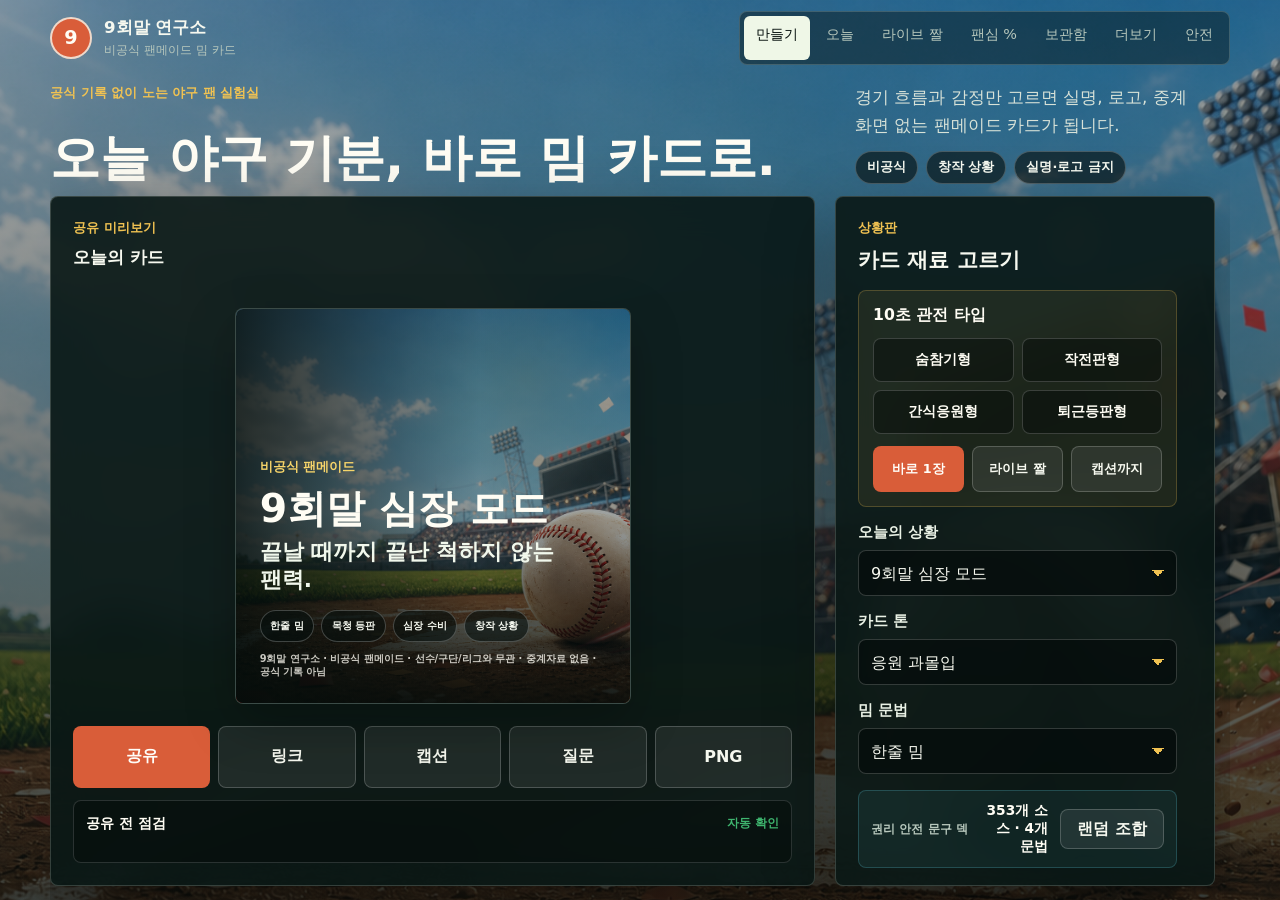
==== index.html @ e1556e61 "Add time-aware day and night stadium scenes" ====
<!doctype html>
<html lang="ko">
  <head>
    <meta charset="utf-8" />
    <meta name="viewport" content="width=device-width, initial-scale=1" />
    <meta
      name="description"
      content="9회말 연구소는 실존 선수, 구단, 공식 기록 없이 야구 팬의 상황과 감정을 밈 카드로 만드는 비공식 팬메이드 서비스입니다."
    />
    <meta name="theme-color" content="#081210" />
    <meta name="referrer" content="strict-origin-when-cross-origin" />
    <meta name="apple-mobile-web-app-capable" content="yes" />
    <meta name="apple-mobile-web-app-title" content="9회말 연구소" />
    <title>9회말 연구소</title>
    <link rel="manifest" href="manifest.webmanifest" />
    <link rel="icon" href="assets/app-icon.svg" type="image/svg+xml" />
    <script src="time-scene.js?v=35"></script>
    <link rel="stylesheet" href="styles.css?v=35" />
  </head>
  <body>
    <div class="page-shell">
      <header class="topbar" aria-label="서비스 소개">
        <a class="brand" href="#generator" data-view-target="generator" aria-label="9회말 연구소 홈">
          <span class="brand-mark" aria-hidden="true">9</span>
          <span>
            <strong>9회말 연구소</strong>
            <small>비공식 팬메이드 밈 카드</small>
          </span>
        </a>
        <nav class="nav-links" aria-label="주요 메뉴">
          <a href="#generator" data-view-target="generator">만들기</a>
          <a href="#today" data-view-target="today">오늘</a>
          <a href="#live-jjal" data-view-target="live-jjal">라이브 짤</a>
          <a href="#reaction-pulse" data-view-target="reaction-pulse">팬심 %</a>
          <a href="#history" data-view-target="history">보관함</a>
          <a href="#more" data-view-target="more">더보기</a>
          <a href="#rules" data-view-target="rules">안전</a>
        </nav>
        <nav class="mobile-utility-nav" aria-label="추가 메뉴">
          <a href="#more" data-view-target="more">더보기</a>
          <a href="#rules" data-view-target="rules">안전</a>
        </nav>
      </header>

      <main>
        <section class="app-hero app-view is-active" id="generator" aria-labelledby="hero-title">
          <div class="hero-copy">
            <p class="eyebrow">공식 기록 없이 노는 야구 팬 실험실</p>
            <h1 id="hero-title">오늘 야구 기분, 바로 밈 카드로.</h1>
            <p>
              경기 흐름과 감정만 고르면 실명, 로고, 중계 화면 없는 팬메이드 카드가 됩니다.
            </p>
            <div class="safety-strip" role="note">
              <span>비공식</span>
              <span>창작 상황</span>
              <span>실명·로고 금지</span>
            </div>
            <div class="mobile-entry-actions" aria-label="바로 시작">
              <button class="primary-action" id="mobileQuickCardBtn" type="button">
                바로 1장 만들기
              </button>
              <button class="ghost-action" id="mobileQuickJjalBtn" type="button">
                라이브 짤
              </button>
            </div>
          </div>

          <div class="mobile-builder-tabs" role="tablist" aria-label="카드 제작 화면">
            <button
              class="is-active"
              id="mobilePreviewTab"
              type="button"
              role="tab"
              aria-selected="true"
              aria-controls="cardPreviewPanel"
              data-builder-pane="preview"
            >카드 보기</button>
            <button
              id="mobileControlsTab"
              type="button"
              role="tab"
              aria-selected="false"
              aria-controls="cardForm"
              data-builder-pane="controls"
            >옵션 고르기</button>
          </div>

          <div class="builder" aria-label="밈 카드 생성기">
            <form class="control-panel" id="cardForm" data-builder-pane-panel="controls">
              <div class="section-heading">
                <p>상황판</p>
                <h2>카드 재료 고르기</h2>
              </div>

              <div class="starter-panel" aria-label="빠른 관전 타입 카드">
                <div>
                  <strong>10초 관전 타입</strong>
                </div>
                <div class="fan-type-grid" id="fanTypeGrid">
                  <button type="button" data-fan-type="clutch">숨참기형</button>
                  <button type="button" data-fan-type="dugout">작전판형</button>
                  <button type="button" data-fan-type="snack">간식응원형</button>
                  <button type="button" data-fan-type="afterwork">퇴근등판형</button>
                </div>
                <div class="starter-shortcuts" aria-label="첫 방문 빠른 시작">
                  <button class="primary-action small" id="quickStartCardBtn" type="button">
                    바로 1장
                  </button>
                  <button class="ghost-action small" id="quickStartJjalBtn" type="button">
                    라이브 짤
                  </button>
                  <button class="ghost-action small" id="quickStartCaptionBtn" type="button">
                    캡션까지
                  </button>
                </div>
              </div>

              <label class="field">
                <span>오늘의 상황</span>
                <select id="scenario" name="scenario">
                  <optgroup label="경기 흐름">
                    <option value="pregame">시작 전 마음 예열</option>
                    <option value="chance">기회가 온 것 같은데</option>
                    <option value="crisis">마음 수비 시간</option>
                    <option value="bottom9" selected>9회말 심장 모드</option>
                    <option value="extra">연장전 멘탈 케어</option>
                    <option value="afterglow">끝난 뒤 복기 모드</option>
                  </optgroup>
                  <optgroup label="일상 야구">
                    <option value="commute">출근길 불펜진</option>
                    <option value="workday">퇴근 후 플레이볼</option>
                    <option value="solo">혼자 보는 날</option>
                    <option value="snack">응원 간식 타임</option>
                  </optgroup>
                  <optgroup label="변수와 작전">
                    <option value="rain">비 오는 날 야구 감성</option>
                    <option value="dugout">갑자기 명장 빙의</option>
                  </optgroup>
                </select>
              </label>

              <label class="field">
                <span>카드 톤</span>
                <select id="tone" name="tone">
                  <option value="hype">응원 과몰입</option>
                  <option value="deadpan">무표정 자조</option>
                  <option value="soft">다정한 멘탈 케어</option>
                  <option value="chaos">작전 없는 작전</option>
                </select>
              </label>

              <label class="field">
                <span>밈 문법</span>
                <select id="cardFormat" name="cardFormat">
                  <option value="classic">한줄 밈</option>
                  <option value="bulletin">단톡 속보</option>
                  <option value="status">상태창</option>
                  <option value="diary">관전 일지</option>
                </select>
              </label>

              <div class="content-inventory" aria-label="콘텐츠 소스 현황">
                <span>권리 안전 문구 덱</span>
                <strong id="contentSourceCount">353개 소스</strong>
                <button class="ghost-action small" id="surpriseMeBtn" type="button">랜덤 조합</button>
              </div>

              <fieldset class="field">
                <legend>공유 비율</legend>
                <div class="segmented" role="radiogroup" aria-label="공유 카드 비율">
                  <label>
                    <input type="radio" name="ratio" value="square" checked />
                    <span>정사각</span>
                  </label>
                  <label>
                    <input type="radio" name="ratio" value="story" />
                    <span>스토리</span>
                  </label>
                  <label>
                    <input type="radio" name="ratio" value="wide" />
                    <span>가로형</span>
                  </label>
                </div>
              </fieldset>

              <fieldset class="field background-field">
                <legend>카드 배경</legend>
                <div class="background-swatches" role="radiogroup" aria-label="카드 배경">
                  <label>
                    <input type="radio" name="background" value="stadium" checked />
                    <span class="background-swatch swatch-stadium">야간</span>
                  </label>
                  <label>
                    <input type="radio" name="background" value="clay" />
                    <span class="background-swatch swatch-clay">흙먼지</span>
                  </label>
                  <label>
                    <input type="radio" name="background" value="rain" />
                    <span class="background-swatch swatch-rain">우천</span>
                  </label>
                  <label>
                    <input type="radio" name="background" value="dugout" />
                    <span class="background-swatch swatch-dugout">더그아웃</span>
                  </label>
                  <label>
                    <input type="radio" name="background" value="neon" />
                    <span class="background-swatch swatch-neon">네온</span>
                  </label>
                </div>
              </fieldset>

              <label class="field slider-field">
                <span>과몰입 수치 <strong id="energyLabel">4</strong></span>
                <input id="energy" name="energy" type="range" min="1" max="5" value="4" />
              </label>

              <label class="field">
                <span>내 별명 <small>선택, 실명·구단명 제외</small></span>
                <input
                  id="nickname"
                  name="nickname"
                  maxlength="12"
                  autocomplete="off"
                  placeholder="예: 응원석 3열"
                />
              </label>

              <div class="button-row create-actions">
                <button class="primary-action" id="generateBtn" type="button">새 카드 만들기</button>
                <button class="ghost-action" id="rerollBtn" type="button">다른 문구</button>
              </div>
              <div class="button-row share-actions">
                <button class="ghost-action" id="nativeShareBtn" type="button">공유</button>
                <button class="ghost-action" id="copyShareLinkBtn" type="button">링크 복사</button>
                <button class="ghost-action" id="downloadBtn" type="button">PNG 저장</button>
              </div>
              <p class="form-note" id="safetyMessage">
                실존 인물, 구단, 공식 기록을 특정하지 않는 문구만 생성합니다.
              </p>
            </form>

            <section
              class="preview-panel is-mobile-active"
              id="cardPreviewPanel"
              data-builder-pane-panel="preview"
              aria-labelledby="preview-title"
            >
              <div class="section-heading compact">
                <p>공유 미리보기</p>
                <h2 id="preview-title">오늘의 카드</h2>
              </div>
              <div class="card-stage">
                <article class="share-card is-square bg-stadium" id="shareCard">
                  <img src="assets/stadium-night.png" data-time-stadium-image alt="" aria-hidden="true" />
                  <div class="card-backdrop" aria-hidden="true"></div>
                  <div class="card-overlay">
                    <p class="card-kicker" id="cardKicker">비공식 팬메이드</p>
                    <h3 id="cardTitle">9회말 심장 모드</h3>
                    <p id="cardPhrase">오늘 내 심장은 전광판보다 먼저 뛰었다.</p>
                    <div class="card-tags" id="cardTags">
                      <span>창작 상황</span>
                      <span>공식 기록 아님</span>
                    </div>
                    <p class="card-footer" id="cardFooter">9회말 연구소 · Unofficial fan-made</p>
                  </div>
                </article>
              </div>
              <div class="preview-actions" aria-label="미리보기 공유 동작">
                <button class="primary-action small" id="previewShareBtn" type="button" aria-label="카드 공유" title="카드 공유">공유</button>
                <button class="ghost-action small" id="previewCopyLinkBtn" type="button" aria-label="링크 복사" title="링크 복사">링크</button>
                <button class="ghost-action small" id="previewCaptionBtn" type="button" aria-label="캡션 복사" title="캡션 복사">캡션</button>
                <button class="ghost-action small" id="previewRelayBtn" type="button" aria-label="친구에게 묻기" title="친구에게 묻기">질문</button>
                <button class="ghost-action small" id="previewDownloadBtn" type="button" aria-label="PNG 저장" title="PNG 저장">PNG</button>
              </div>
              <div class="share-ready" aria-label="공유 안전 점검">
                <span>비공식 고지 포함</span>
                <span>공식 기록 아님</span>
                <span>실명·로고 미사용</span>
              </div>
              <details class="safe-check" id="safeCheck">
                <summary>공유 전 점검 <span>자동 확인</span></summary>
                <ul id="safeCheckList"></ul>
              </details>
            </section>
          </div>
        </section>

        <section class="content-band daily-band app-view" id="today" aria-labelledby="today-title" hidden>
          <div class="daily-layout">
            <div class="section-heading">
              <p>오늘의 덕아웃</p>
              <h2 id="today-title">하루마다 바뀌는 야구 감정</h2>
            </div>
            <article class="daily-card">
              <p class="daily-date" id="dailyDate">오늘</p>
              <strong id="dailyMoodTitle">경기 전 설렘</strong>
              <p id="dailyMoodCopy">오늘도 마음 출석.</p>
              <div class="daily-chips" id="dailyMoodChips"></div>
              <div class="mission-box" aria-label="오늘의 덕아웃 출석">
                <span id="attendanceStatus">덕아웃 출석 준비 중</span>
                <div class="mission-choice" role="radiogroup" aria-label="오늘 야구 기분">
                  <button class="is-selected" type="button" data-mission="before">경기 전</button>
                  <button type="button" data-mission="during">보는 중</button>
                  <button type="button" data-mission="after">끝난 뒤</button>
                </div>
                <button class="ghost-action small" id="dailyCheckInBtn" type="button">
                  출석 카드 만들기
                </button>
              </div>
              <button class="primary-action small" id="dailyApplyBtn" type="button">
                오늘 기분으로 만들기
              </button>
              <div class="challenge-box" aria-label="오늘의 1장 챌린지">
                <span id="challengeStatus">오늘의 1장 챌린지 준비 중</span>
                <div class="challenge-meter" aria-hidden="true">
                  <span id="challengeMeter"></span>
                </div>
                <small id="challengeHint">카드를 만들면 이 브라우저에만 진행도가 남습니다.</small>
                <button class="ghost-action small" id="challengeRecapBtn" type="button">결산 0/3</button>
              </div>
            </article>
            <div class="daily-list" aria-label="오늘의 팬 콘텐츠">
              <article>
                <h3>오늘의 한 줄</h3>
                <p id="dailyPrompt">공 하나에 하루 기분이 바뀐 순간을 짧게 남기기.</p>
                <button class="ghost-action small daily-card-action" type="button" data-daily-card="prompt">
                  카드로 만들기
                </button>
              </article>
              <article>
                <h3>단톡방 질문</h3>
                <p id="dailyQuestion">오늘 내 응원 에너지는 몇 회까지 버틸까?</p>
                <button class="ghost-action small daily-card-action" type="button" data-daily-card="question">
                  질문 카드
                </button>
              </article>
              <article>
                <h3>안전 해시태그</h3>
                <p id="dailyHash">#비공식팬메이드 #창작상황 #공식기록아님</p>
                <button class="ghost-action small daily-card-action" type="button" data-daily-card="safe">
                  안전 카드
                </button>
              </article>
            </div>
          </div>
        </section>

        <section class="content-band live-band app-view" id="live-jjal" aria-labelledby="live-title" hidden>
          <div class="section-heading">
            <p>커뮤니티 반응용</p>
            <h2 id="live-title">라이브 짤판</h2>
          </div>
          <div class="live-tool">
            <div class="live-copy">
              <p>
                경기 보면서 바로 올릴 수 있는 짧은 이미지 짤입니다. 실제 중계 화면,
                선수 사진, 구단 로고는 쓰지 않습니다.
              </p>
              <div class="live-actions">
                <button class="primary-action small" id="applyJjalBtn" type="button">
                  짤 카드 만들기
                </button>
                <button class="ghost-action small" id="copyJjalBtn" type="button">
                  문구 복사
                </button>
              </div>
            </div>

            <div class="jjal-board" aria-label="라이브 짤 문구 선택">
              <label class="field">
                <span>짤 분위기</span>
                <select id="jjalMood">
                  <option value="pregame">경기 전 설렘</option>
                  <option value="chance">찬스 감지</option>
                  <option value="danger">위기 관리</option>
                  <option value="shift">흐름 전환</option>
                  <option value="clutch">숨참기 모드</option>
                  <option value="almost">넘어간 줄 알았는데</option>
                  <option value="defense">수비가 살렸다</option>
                  <option value="walk">산책 출루</option>
                  <option value="review">마음속 판독 중</option>
                  <option value="weather">하늘도 야구 봄</option>
                  <option value="afterglow">경기 후 여운</option>
                </select>
              </label>

              <label class="field">
                <span>직접 문구 <small>선택, 34자 이내</small></span>
                <input
                  id="jjalCustom"
                  maxlength="34"
                  autocomplete="off"
                  placeholder="예: 방금 내 심장만 홈까지 뜀"
                />
              </label>

              <div class="quick-grid" id="quickJjalGrid" aria-label="빠른 짤 버튼"></div>
              <button class="ghost-action small quick-jjal-toggle" id="quickJjalToggleBtn" type="button">
                빠른 짤 전체 보기
              </button>
            </div>
          </div>
        </section>

        <section class="content-band pulse-band app-view" id="reaction-pulse" aria-labelledby="pulse-title" hidden>
          <div class="pulse-header">
            <div class="section-heading">
              <p>저작권 안전한 라이브 온도</p>
              <h2 id="pulse-title">내 팬심 샘플 %</h2>
            </div>
            <p id="pulseLeader" class="pulse-leader">지금은 숨참기 모드가 가장 큽니다.</p>
          </div>
          <div class="pulse-layout">
            <div>
              <p class="pulse-copy">
                공식 경기 데이터가 아니라, 이 브라우저의 반응 선택과 베이스 샘플로 만든 감정 분포입니다.
                공식 집계, 순위, 경기 기록이 아니며 캡처 없이도 “다들 지금 무슨 기분인지”를
                공유할 수 있게 보여줍니다.
              </p>
              <div class="pulse-actions" aria-label="내 반응 더하기">
                <button class="pulse-vote" type="button" data-mood="clutch">숨참기</button>
                <button class="pulse-vote" type="button" data-mood="almost">아깝다</button>
                <button class="pulse-vote" type="button" data-mood="defense">수비 박수</button>
                <button class="pulse-vote" type="button" data-mood="review">판독 대기</button>
              </div>
              <div class="relay-box" id="relayBox">
                <strong id="relayPrompt">단톡방 반응 릴레이</strong>
                <p class="relay-status" id="relayStatus" hidden>
                  받은 질문에 답장 중입니다. 위 반응 버튼 하나를 누르면 카드가 만들어집니다.
                </p>
                <label class="field">
                  <span>질문 템플릿</span>
                  <select id="relayQuestion">
                    <option value="temperature">지금 우리 단톡방 온도는?</option>
                    <option value="onepick">지금 제일 가까운 반응은?</option>
                    <option value="after">끝나고 남은 감정은?</option>
                  </select>
                </label>
                <div class="relay-actions">
                  <button class="ghost-action small" id="copyRelayLinkBtn" type="button">
                    친구에게 묻기
                  </button>
                  <button class="ghost-action small" id="makePollCardBtn" type="button">
                    질문 카드
                  </button>
                </div>
                <p id="relayHint">서버 없는 릴레이입니다. 답변은 이 브라우저에만 남습니다.</p>
              </div>
            </div>
            <div class="pulse-list" id="reactionPulseList" aria-live="polite"></div>
            <button class="ghost-action small pulse-toggle" id="pulseToggleBtn" type="button">
              전체 보기
            </button>
          </div>
          <p class="pulse-note">
            베타 표기: 현재 수치는 개인정보를 모으지 않는 로컬 MVP용 감정 샘플이며 공식 데이터가 아닙니다.
          </p>
        </section>

        <section class="content-band history-band app-view" id="history" aria-labelledby="history-title" hidden>
          <div class="history-header">
            <div class="section-heading">
              <p>경기 중 다시 쓰기</p>
              <h2 id="history-title">최근 만든 카드 보관함</h2>
            </div>
            <div class="history-tools">
              <button class="ghost-action small" id="timelineBtn" type="button">
                3컷 타임라인
              </button>
              <button class="ghost-action small" id="weeklyRecapBtn" type="button">
                주간 결산
              </button>
              <button class="ghost-action small" id="clearHistoryBtn" type="button">비우기</button>
            </div>
          </div>
          <p class="history-copy">
            이 브라우저에만 최근 카드가 저장됩니다. 로그인, 실명, 공식 경기 데이터 없이
            방금 만든 반응을 다시 불러오거나 문구만 복사할 수 있습니다.
          </p>
          <div class="history-list" id="cardHistoryList" aria-live="polite"></div>
          <button class="ghost-action small history-toggle" id="historyToggleBtn" type="button">
            전체 보기
          </button>
        </section>

        <section class="content-band more-band app-view" id="more" aria-labelledby="more-title" hidden>
          <div class="section-heading">
            <p>필요할 때만 열기</p>
            <h2 id="more-title">보너스 놀이와 웹앱 도구</h2>
          </div>
          <div class="utility-accordion">
            <details class="utility-details" id="lineup">
              <summary>
                <span><strong>내 인생 타순</strong><small>하루 루틴으로 만드는 번외 놀이</small></span>
                <span aria-hidden="true">+</span>
              </summary>
              <div class="utility-body lineup-tool">
                <div class="lineup-copy">
                  <p>
                    선수 대신 하루 루틴을 타순에 올립니다. 공개 카드에는 실제 이름 없이
                    생활감만 남깁니다.
                  </p>
                  <button class="primary-action small" id="lineupBtn" type="button">
                    오늘의 타순 섞기
                  </button>
                </div>
                <ol class="lineup-list" id="lineupList" aria-live="polite"></ol>
              </div>
            </details>

            <details class="utility-details install-band" id="install">
              <summary>
                <span><strong>웹앱으로 쓰기</strong><small>홈 화면 추가와 오프라인 준비</small></span>
                <span aria-hidden="true">+</span>
              </summary>
              <div class="utility-body">
                <div class="install-layout">
                  <article>
                    <h3>링크 공유</h3>
                    <p>카드 상태를 링크에 담아 친구가 같은 카드에서 이어볼 수 있습니다.</p>
                  </article>
                  <article>
                    <h3>모바일 탭</h3>
                    <p>핵심 화면 다섯 곳을 엄지손가락 동선으로 바로 오갑니다.</p>
                  </article>
                  <article>
                    <h3>오프라인 준비</h3>
                    <p>한 번 연 기본 화면과 이미지 자산을 다음 방문에 다시 불러옵니다.</p>
                  </article>
                </div>
                <div class="install-actions">
                  <button class="primary-action small" id="installAppBtn" type="button">
                    홈 화면에 추가
                  </button>
                  <p id="installStatus">지원 브라우저에서는 앱처럼 설치할 수 있습니다.</p>
                </div>
              </div>
            </details>

            <details class="utility-details launch-band" id="launch">
              <summary>
                <span><strong>베타 운영 도구</strong><small>초대 문구와 공개 체크리스트</small></span>
                <span aria-hidden="true">+</span>
              </summary>
              <div class="utility-body">
                <div class="launch-grid" aria-label="런칭 준비 상태">
                  <article>
                    <span class="launch-status">완료</span>
                    <h3>정적 웹 MVP</h3>
                    <p>카드 생성, 저장, 공유, 피드백 복사까지 서버 없이 동작합니다.</p>
                  </article>
                  <article>
                    <span class="launch-status">완료</span>
                    <h3>권리 보호선</h3>
                    <p>실명, 로고, 중계자료, 공식 기록으로 보일 수 있는 표현을 막습니다.</p>
                  </article>
                  <article>
                    <span class="launch-status">완료</span>
                    <h3>무료 공개 배포</h3>
                    <p>GitHub 변경이 Pages 공개 링크에 외부 배포 토큰 없이 자동 반영됩니다.</p>
                  </article>
                </div>
                <div class="launch-tool" aria-labelledby="invite-title">
                  <div>
                    <h3 id="invite-title">베타 초대 문구</h3>
                    <p id="invitePreview" class="invite-preview" aria-live="polite"></p>
                  </div>
                  <label class="field">
                    <span>초대 톤</span>
                    <select id="inviteTone">
                      <option value="casual">친구 단톡방</option>
                      <option value="community">커뮤니티 글</option>
                      <option value="tester">테스터 모집</option>
                    </select>
                  </label>
                  <div class="launch-actions">
                    <button class="primary-action small" id="copyInviteBtn" type="button">
                      초대 문구 복사
                    </button>
                    <button class="ghost-action small" id="copyLaunchChecklistBtn" type="button">
                      체크리스트 복사
                    </button>
                  </div>
                </div>
              </div>
            </details>
          </div>
        </section>

        <section class="content-band rules-band app-view" id="rules" aria-labelledby="rules-title" hidden>
          <div class="section-heading">
            <p>서비스 경계</p>
            <h2 id="rules-title">안전하게 놀기 위한 약속</h2>
          </div>
          <div class="rules-grid">
            <article>
              <h3>사용하지 않아요</h3>
              <p>실존 선수명, 구단명, 로고, 유니폼, 공식 경기 기록, 중계 캡처.</p>
            </article>
            <article>
              <h3>만들어도 좋아요</h3>
              <p>가상 상황, 팬의 감정, 응원 문구, 일상 타순, 야구 규칙에서 온 은유.</p>
            </article>
            <article>
              <h3>공유 전 확인</h3>
              <p>상대 팬덤·선수·심판을 공격하는 말, 부상·사생활 추측, 욕설은 피해주세요.</p>
            </article>
          </div>
          <details class="settings-details">
            <summary>
              <span><strong>베타·데이터 도구</strong><small>검토 문구, 피드백, 로컬 데이터 관리</small></span>
              <span aria-hidden="true">+</span>
            </summary>
            <div class="ops-stack">
              <div class="report-panel" aria-labelledby="report-title">
            <div>
              <h3 id="report-title">권리·안전 검토 요청</h3>
              <p>
                공개 서버로 전송하지 않습니다. 우려 내용을 정리한 문구만 만들어 복사합니다.
              </p>
            </div>
            <label class="field">
              <span>검토 유형</span>
              <select id="reportType">
                <option value="rights">권리물처럼 보임</option>
                <option value="privacy">실명·사생활 우려</option>
                <option value="abuse">비방·혐오 표현 우려</option>
                <option value="official">공식 서비스로 오해될 수 있음</option>
              </select>
            </label>
            <label class="field">
              <span>메모 <small>선택, 실명·구단명 없이 상황만</small></span>
              <textarea id="reportNote" maxlength="120" placeholder="예: 중계 캡처처럼 보이는 문구가 걱정됩니다."></textarea>
            </label>
            <button class="ghost-action small" id="copyReportBtn" type="button">
              검토 문구 복사
            </button>
              </div>
              <div class="feedback-panel" aria-labelledby="feedback-title">
            <div>
              <h3 id="feedback-title">베타 피드백</h3>
              <p>
                공개 서버로 전송하지 않고 사용성 의견을 전달할 문구만 만듭니다.
              </p>
            </div>
            <label class="field">
              <span>피드백 유형</span>
              <select id="feedbackType">
                <option value="share">공유가 불편함</option>
                <option value="content">문구가 더 필요함</option>
                <option value="mobile">모바일 사용성</option>
                <option value="idea">새 기능 제안</option>
              </select>
            </label>
            <label class="field">
              <span>의견 <small>선택, 개인정보 제외</small></span>
              <textarea id="feedbackNote" maxlength="160" placeholder="예: 캡션 복사 후 바로 PNG 저장까지 이어지면 좋겠습니다."></textarea>
            </label>
            <button class="ghost-action small" id="copyFeedbackBtn" type="button">
              피드백 문구 복사
            </button>
              </div>
              <div class="data-panel" aria-labelledby="data-title">
            <div>
              <h3 id="data-title">내 데이터</h3>
              <p>보관함, 팬심 반응, 덕아웃 출석, 문구 순환 상태는 이 브라우저 안에만 저장됩니다.</p>
            </div>
            <div class="data-stats" id="dataStats" aria-live="polite"></div>
            <div class="data-actions">
              <button class="ghost-action small" id="copyBetaReportBtn" type="button">
                베타 리포트 복사
              </button>
              <button class="ghost-action small danger-action" id="clearLocalDataBtn" type="button">
                로컬 데이터 지우기
              </button>
            </div>
              </div>
            </div>
          </details>
          <p class="legal-note">
            본 서비스는 비공식 팬 서비스이며, 특정 리그·구단·선수와 제휴하거나
            보증받지 않았습니다. 앱 내 팀, 선수, 경기, 기록은 모두 창작·가상 콘텐츠입니다.
          </p>
          <div class="legal-links" aria-label="법적 안내">
            <a href="legal/privacy.html">개인정보 안내</a>
            <a href="legal/terms.html">이용·권리 기준</a>
            <a
              href="https://github.com/KIM-JONGIK/ninth-lab/issues/new?template=rights-removal.yml"
              target="_blank"
              rel="noreferrer"
            >권리·삭제 요청</a>
          </div>
        </section>
      </main>
    </div>

    <nav class="app-tabbar" aria-label="빠른 탭">
      <a href="#generator" data-view-target="generator">만들기</a>
      <a href="#live-jjal" data-view-target="live-jjal">라이브</a>
      <a href="#reaction-pulse" data-view-target="reaction-pulse">팬심</a>
      <a href="#history" data-view-target="history">보관함</a>
      <a href="#today" data-view-target="today">오늘</a>
    </nav>

    <div class="toast" id="toast" role="status" aria-live="polite"></div>

    <script src="app.js?v=35"></script>
  </body>
</html>
---- styles.css ----
:root {
  color-scheme: dark;
  --bg: #081210;
  --panel: rgba(9, 24, 22, 0.9);
  --panel-strong: #10231e;
  --line: rgba(239, 247, 231, 0.18);
  --text: #f6f8ef;
  --muted: #b8c8bd;
  --green: #3fb56f;
  --clay: #d95d39;
  --gold: #f0c252;
  --sky: #5bc7d8;
  --ink: #06100d;
  --shadow: 0 24px 70px rgba(0, 0, 0, 0.32);
  --stadium-scene: url("assets/stadium-night.png");
  --stadium-shade: linear-gradient(rgba(3, 12, 10, 0.52), rgba(3, 12, 10, 0.8));
  font-family:
    "Pretendard",
    "Apple SD Gothic Neo",
    "Malgun Gothic",
    system-ui,
    sans-serif;
}

:root[data-time-scene="day"] {
  --stadium-scene: url("assets/stadium-day.png");
  --stadium-shade: linear-gradient(rgba(3, 12, 10, 0.3), rgba(3, 12, 10, 0.76));
}

* {
  box-sizing: border-box;
}

html {
  scroll-behavior: smooth;
  scroll-padding-top: 16px;
}

body {
  min-width: 320px;
  margin: 0;
  background:
    var(--stadium-shade),
    var(--stadium-scene) center top / min(1800px, 160vw) auto no-repeat,
    var(--bg);
  color: var(--text);
}

button,
input,
select,
textarea {
  font: inherit;
}

button {
  border: 0;
  cursor: pointer;
}

button:focus-visible,
input:focus-visible,
select:focus-visible,
a:focus-visible {
  outline: 3px solid var(--sky);
  outline-offset: 3px;
}

a {
  color: inherit;
  text-decoration: none;
}

.page-shell {
  width: min(1180px, calc(100% - 32px));
  margin: 0 auto;
}

.topbar {
  display: flex;
  align-items: center;
  justify-content: space-between;
  gap: 18px;
  min-height: 76px;
  padding: 14px 0;
}

.brand {
  display: inline-flex;
  align-items: center;
  min-width: 0;
  gap: 12px;
}

.brand-mark {
  display: grid;
  width: 42px;
  height: 42px;
  place-items: center;
  border: 2px solid rgba(246, 248, 239, 0.8);
  border-radius: 50%;
  background: var(--clay);
  color: #fffdf4;
  font-size: 1.2rem;
  font-weight: 900;
  line-height: 1;
}

.brand strong,
.brand small {
  display: block;
}

.brand strong {
  font-size: 1.04rem;
  letter-spacing: 0;
}

.brand small {
  margin-top: 3px;
  color: var(--muted);
  font-size: 0.78rem;
}

.nav-links {
  display: flex;
  align-items: center;
  gap: 4px;
  border: 1px solid var(--line);
  border-radius: 8px;
  background: rgba(4, 12, 10, 0.42);
  padding: 4px;
}

.nav-links a {
  min-height: 44px;
  padding: 9px 12px;
  border-radius: 6px;
  color: var(--muted);
  font-size: 0.9rem;
  white-space: nowrap;
}

.nav-links a:hover {
  background: rgba(255, 255, 255, 0.08);
  color: var(--text);
}

.app-hero {
  display: grid;
  grid-template-rows: auto 1fr;
  gap: 16px;
  padding: 18px 0 36px;
}

.hero-copy {
  display: grid;
  width: 100%;
  grid-template-areas:
    "eyebrow copy"
    "title copy"
    "title safety";
  grid-template-columns: minmax(0, 1fr) minmax(300px, 360px);
  column-gap: 28px;
  align-items: end;
}

.hero-copy > .eyebrow {
  grid-area: eyebrow;
}

.eyebrow,
.section-heading p {
  margin: 0 0 8px;
  color: var(--gold);
  font-size: 0.82rem;
  font-weight: 800;
  letter-spacing: 0;
  text-transform: uppercase;
}

.hero-copy h1 {
  grid-area: title;
  width: 100%;
  margin: 0;
  color: #fffdf4;
  font-size: clamp(2.35rem, 4vw, 3.15rem);
  line-height: 1.04;
  letter-spacing: 0;
  text-wrap: balance;
  word-break: keep-all;
  overflow-wrap: break-word;
}

.hero-copy > p:not(.eyebrow) {
  grid-area: copy;
  width: 100%;
  margin: 0;
  color: #d8e2d8;
  font-size: 1.05rem;
  line-height: 1.65;
  word-break: keep-all;
  overflow-wrap: break-word;
}

.safety-strip {
  grid-area: safety;
  display: flex;
  flex-wrap: wrap;
  gap: 8px;
  margin-top: 12px;
}

.mobile-entry-actions {
  display: none;
}

.safety-strip span,
.card-tags span {
  display: inline-flex;
  align-items: center;
  min-height: 32px;
  border: 1px solid rgba(255, 255, 255, 0.22);
  border-radius: 999px;
  background: rgba(6, 16, 13, 0.62);
  padding: 7px 11px;
  color: #f8fbf2;
  font-size: 0.8rem;
  font-weight: 700;
}

.builder {
  display: grid;
  grid-template-columns: minmax(0, 1fr) minmax(300px, 380px);
  gap: 20px;
  align-items: start;
  min-width: 0;
}

.control-panel,
.preview-panel,
.content-band {
  min-width: 0;
  border: 1px solid var(--line);
  border-radius: 8px;
  background: var(--panel);
  box-shadow: var(--shadow);
  backdrop-filter: blur(18px);
}

.control-panel {
  order: 2;
  display: grid;
  align-content: start;
  gap: 16px;
  max-height: calc(100vh - 28px);
  overflow: auto;
  padding: 22px;
  position: sticky;
  top: 14px;
  scrollbar-gutter: stable;
}

.section-heading h2 {
  margin: 0;
  font-size: 1.34rem;
  letter-spacing: 0;
}

.section-heading.compact h2 {
  font-size: 1.08rem;
}

.field {
  display: grid;
  gap: 8px;
  min-width: 0;
  margin: 0;
  padding: 0;
  border: 0;
}

.field span,
.field legend {
  color: #e9f1e5;
  font-size: 0.92rem;
  font-weight: 800;
}

.field small {
  color: var(--muted);
  font-size: 0.78rem;
  font-weight: 600;
}

.field input[type="text"],
.field input:not([type]),
.field select,
.field textarea {
  width: 100%;
  min-height: 46px;
  border: 1px solid rgba(255, 255, 255, 0.18);
  border-radius: 8px;
  background: rgba(2, 9, 7, 0.58);
  color: var(--text);
  padding: 0 12px;
}

.field textarea {
  min-height: 96px;
  padding: 12px;
  resize: vertical;
  line-height: 1.5;
}

.field select {
  appearance: none;
  background-image:
    linear-gradient(45deg, transparent 50%, var(--gold) 50%),
    linear-gradient(135deg, var(--gold) 50%, transparent 50%);
  background-position:
    calc(100% - 18px) 19px,
    calc(100% - 12px) 19px;
  background-size:
    6px 6px,
    6px 6px;
  background-repeat: no-repeat;
  padding-right: 36px;
}

.segmented {
  display: grid;
  grid-template-columns: repeat(3, minmax(0, 1fr));
  gap: 4px;
  border: 1px solid rgba(255, 255, 255, 0.16);
  border-radius: 8px;
  background: rgba(3, 11, 9, 0.55);
  padding: 4px;
}

.segmented label {
  min-width: 0;
}

.segmented input {
  position: absolute;
  opacity: 0;
  pointer-events: none;
}

.segmented span {
  display: grid;
  min-height: 38px;
  place-items: center;
  border-radius: 6px;
  color: var(--muted);
  font-size: 0.86rem;
  text-align: center;
}

.segmented input:checked + span {
  background: #eff7e7;
  color: var(--ink);
}

.background-swatches {
  display: grid;
  grid-template-columns: repeat(5, minmax(0, 1fr));
  gap: 6px;
}

.background-swatches label {
  min-width: 0;
}

.background-swatches input {
  position: absolute;
  opacity: 0;
  pointer-events: none;
}

.background-swatch {
  position: relative;
  display: grid;
  min-height: 48px;
  place-items: end start;
  overflow: hidden;
  border: 1px solid rgba(255, 255, 255, 0.16);
  border-radius: 8px;
  background: rgba(3, 11, 9, 0.62);
  color: #fffdf4;
  padding: 8px;
  font-size: 0.74rem;
  font-weight: 900;
  line-height: 1;
}

.background-swatch::before {
  content: "";
  position: absolute;
  inset: 0;
  opacity: 0.78;
}

.background-swatch::after {
  content: "";
  position: absolute;
  inset: 0;
  background: linear-gradient(0deg, rgba(3, 11, 9, 0.72), rgba(3, 11, 9, 0.06));
}

.background-swatch {
  isolation: isolate;
}

.background-swatch::before,
.background-swatch::after {
  z-index: -1;
}

.swatch-stadium::before {
  background:
    radial-gradient(circle at 72% 26%, rgba(247, 213, 106, 0.62), transparent 30%),
    linear-gradient(135deg, #0b201b, #183f34 48%, #0d1714);
}

.swatch-clay::before {
  background:
    linear-gradient(135deg, rgba(255, 231, 171, 0.2) 0 2px, transparent 2px 15px),
    linear-gradient(135deg, #4b2d20, #945934 54%, #1d2f27);
}

.swatch-rain::before {
  background:
    repeating-linear-gradient(112deg, transparent 0 9px, rgba(220, 245, 248, 0.22) 10px 12px),
    linear-gradient(135deg, #08151c, #214a58 56%, #14231f);
}

.swatch-dugout::before {
  background:
    repeating-linear-gradient(0deg, transparent 0 12px, rgba(255, 253, 244, 0.14) 13px 15px),
    linear-gradient(135deg, #0d241f, #264d37 56%, #16201c);
}

.swatch-neon::before {
  background:
    radial-gradient(circle at 78% 24%, rgba(91, 199, 216, 0.62), transparent 32%),
    linear-gradient(135deg, #11151f, #183c3d 50%, #321733);
}

.background-swatches input:checked + .background-swatch {
  border-color: rgba(239, 247, 231, 0.86);
  box-shadow:
    0 0 0 2px rgba(239, 247, 231, 0.18),
    inset 0 0 0 1px rgba(6, 16, 13, 0.42);
}

.slider-field input {
  width: calc(100% - 2px);
  min-height: 44px;
  accent-color: var(--clay);
}

.button-row {
  display: grid;
  grid-template-columns: 1fr 1fr;
  gap: 8px;
}

.button-row.is-three {
  grid-template-columns: repeat(3, minmax(0, 1fr));
}

.button-row.is-four {
  grid-template-columns: repeat(4, minmax(0, 1fr));
}

.primary-action,
.ghost-action {
  min-height: 46px;
  border-radius: 8px;
  padding: 0 13px;
  font-weight: 900;
  letter-spacing: 0;
}

.primary-action {
  background: var(--clay);
  color: #fffdf8;
}

.primary-action:hover {
  background: #ef714c;
}

.primary-action.small {
  width: fit-content;
  min-width: 156px;
  margin-top: 14px;
}

.ghost-action.small {
  width: fit-content;
  min-width: 132px;
}

.ghost-action {
  border: 1px solid rgba(255, 255, 255, 0.2);
  background: rgba(255, 255, 255, 0.08);
  color: var(--text);
}

.ghost-action:hover {
  background: rgba(255, 255, 255, 0.15);
}

.ghost-action:disabled {
  cursor: not-allowed;
  opacity: 0.55;
}

.form-note,
.legal-note {
  margin: 0;
  color: var(--muted);
  font-size: 0.82rem;
  line-height: 1.55;
}

.form-note.is-warning {
  color: #ffe5a3;
}

.starter-panel {
  display: grid;
  gap: 12px;
  border: 1px solid rgba(240, 194, 82, 0.24);
  border-radius: 8px;
  background: rgba(240, 194, 82, 0.08);
  padding: 14px;
}

.starter-panel strong {
  display: block;
  color: #fffdf4;
  font-size: 0.98rem;
}

.starter-panel p {
  margin: 4px 0 0;
  color: var(--muted);
  font-size: 0.82rem;
  line-height: 1.5;
  word-break: keep-all;
  overflow-wrap: break-word;
}

.fan-type-grid {
  display: grid;
  grid-template-columns: repeat(2, minmax(0, 1fr));
  gap: 8px;
}

.fan-type-grid button {
  min-height: 44px;
  border: 1px solid rgba(255, 255, 255, 0.18);
  border-radius: 8px;
  background: rgba(3, 11, 9, 0.44);
  color: #fffdf4;
  padding: 9px 10px;
  font-size: 0.85rem;
  font-weight: 900;
}

.fan-type-grid button:hover {
  background: rgba(255, 255, 255, 0.1);
}

.starter-shortcuts {
  display: grid;
  grid-template-columns: repeat(3, minmax(0, 1fr));
  gap: 8px;
}

.starter-shortcuts .primary-action.small,
.starter-shortcuts .ghost-action.small {
  width: 100%;
  min-width: 0;
  margin-top: 0;
  padding-inline: 6px;
  font-size: 0.8rem;
  white-space: nowrap;
}

.content-inventory {
  display: grid;
  grid-template-columns: auto 1fr auto;
  align-items: center;
  gap: 8px 12px;
  border: 1px solid rgba(91, 199, 216, 0.24);
  border-radius: 8px;
  background: rgba(91, 199, 216, 0.08);
  padding: 11px 12px;
}

.content-inventory > span {
  color: var(--muted);
  font-size: 0.78rem;
  font-weight: 800;
}

.content-inventory strong {
  color: #fffdf4;
  font-size: 0.86rem;
  text-align: right;
}

.content-inventory .ghost-action.small {
  min-width: 104px;
  min-height: 40px;
  margin-top: 0;
}

.create-actions {
  grid-template-columns: minmax(0, 1.4fr) minmax(0, 1fr);
}

.share-actions {
  grid-template-columns: repeat(3, minmax(0, 1fr));
}

.preview-panel {
  order: 1;
  position: sticky;
  top: 14px;
  display: grid;
  grid-template-rows: auto auto auto auto;
  min-width: 0;
  max-height: calc(100vh - 28px);
  overflow: auto;
  padding: 22px;
}

.card-stage {
  display: grid;
  min-height: 0;
  place-items: center;
  margin-top: 16px;
}

.share-card {
  position: relative;
  display: grid;
  container-type: inline-size;
  width: min(100%, 560px);
  margin: 0 auto;
  overflow: hidden;
  border: 1px solid rgba(255, 255, 255, 0.18);
  border-radius: 8px;
  background: #10231e;
  aspect-ratio: 1 / 1;
  box-shadow: 0 18px 50px rgba(0, 0, 0, 0.28);
}

.share-card.is-story {
  width: min(100%, 360px);
  aspect-ratio: 9 / 16;
}

.share-card.is-story .card-overlay {
  padding: clamp(8px, 6cqw, 30px);
}

.share-card.is-story .card-tags {
  display: grid;
  grid-template-columns: repeat(2, minmax(0, 1fr));
}

.share-card.is-story .card-tags span {
  justify-content: center;
  padding-inline: 3px;
  text-align: center;
}

.share-card.is-story .card-footer {
  font-size: clamp(0.45rem, 2.5cqw, 0.72rem);
  line-height: 1.15;
}

.share-card.is-wide {
  width: min(100%, 640px);
  aspect-ratio: 16 / 9;
}

.share-card.is-wide .card-overlay {
  padding: clamp(8px, 4cqw, 24px);
}

.share-card.is-wide .card-kicker {
  font-size: clamp(0.55rem, 2.4cqw, 0.82rem);
}

.share-card.is-wide .card-overlay h3 {
  max-width: 22ch;
  margin: clamp(4px, 1.5cqw, 8px) 0;
  font-size: clamp(0.95rem, 7cqw, 2.7rem);
}

.share-card.is-wide .card-overlay > p:not(.card-kicker):not(.card-footer) {
  max-width: 40ch;
  font-size: clamp(0.65rem, 3.8cqw, 1.2rem);
  line-height: 1.15;
}

.share-card.is-wide .card-tags {
  gap: 4px;
  margin: clamp(3px, 1.5cqw, 8px) 0;
}

.share-card.is-wide .card-tags span {
  min-height: clamp(16px, 5cqw, 26px);
  padding: 2px clamp(4px, 1.5cqw, 8px);
  font-size: clamp(0.5rem, 2.2cqw, 0.72rem);
}

.share-card.is-wide .card-footer {
  font-size: clamp(0.48rem, 2cqw, 0.7rem);
  line-height: 1.1;
}

.share-card img {
  position: absolute;
  inset: 0;
  width: 100%;
  height: 100%;
  object-fit: cover;
  opacity: var(--card-image-opacity, 1);
  z-index: 0;
}

.card-backdrop {
  position: absolute;
  inset: 0;
  z-index: 0;
}

.share-card::after {
  content: "";
  position: absolute;
  inset: 0;
  z-index: 0;
  background:
    linear-gradient(90deg, rgba(3, 12, 10, 0.88), rgba(3, 12, 10, 0.38) 62%),
    linear-gradient(0deg, rgba(4, 9, 8, 0.88), rgba(4, 9, 8, 0) 48%);
}

.share-card.bg-stadium {
  --card-image-opacity: 1;
}

.share-card.bg-stadium .card-backdrop {
  background: radial-gradient(circle at 74% 18%, rgba(247, 213, 106, 0.18), transparent 34%);
}

.share-card.bg-clay,
.share-card.bg-rain,
.share-card.bg-dugout,
.share-card.bg-neon {
  --card-image-opacity: 0;
}

.share-card.bg-clay .card-backdrop {
  background:
    linear-gradient(135deg, rgba(255, 231, 171, 0.16) 0 2px, transparent 2px 34px),
    radial-gradient(circle at 72% 22%, rgba(247, 213, 106, 0.22), transparent 35%),
    linear-gradient(135deg, #4b2d20, #945934 48%, #1d2f27);
}

.share-card.bg-rain .card-backdrop {
  background:
    repeating-linear-gradient(112deg, transparent 0 16px, rgba(220, 245, 248, 0.16) 17px 20px),
    radial-gradient(circle at 72% 20%, rgba(91, 199, 216, 0.22), transparent 35%),
    linear-gradient(135deg, #08151c, #214a58 52%, #14231f);
}

.share-card.bg-dugout .card-backdrop {
  background:
    repeating-linear-gradient(0deg, transparent 0 64px, rgba(255, 253, 244, 0.12) 65px 68px),
    radial-gradient(circle at 72% 20%, rgba(247, 213, 106, 0.18), transparent 34%),
    linear-gradient(135deg, #0d241f, #264d37 54%, #16201c);
}

.share-card.bg-neon .card-backdrop {
  background:
    radial-gradient(circle at 76% 24%, rgba(91, 199, 216, 0.42), transparent 31%),
    radial-gradient(circle at 84% 72%, rgba(247, 213, 106, 0.22), transparent 28%),
    linear-gradient(135deg, #11151f, #183c3d 50%, #321733);
}

.share-card.is-jjal::before {
  content: "LIVE";
  position: absolute;
  top: clamp(18px, 5%, 34px);
  right: clamp(18px, 5%, 34px);
  z-index: 1;
  border: 1px solid rgba(255, 255, 255, 0.25);
  border-radius: 999px;
  background: rgba(217, 93, 57, 0.92);
  color: #fffdf8;
  padding: 8px 13px;
  font-size: 0.78rem;
  font-weight: 900;
}

.preview-actions {
  display: grid;
  grid-template-columns: repeat(5, minmax(0, 1fr));
  gap: 8px;
  margin-top: 14px;
}

.preview-actions .primary-action.small,
.preview-actions .ghost-action.small {
  width: 100%;
  min-width: 0;
  margin-top: 0;
}

.share-ready {
  display: flex;
  flex-wrap: wrap;
  gap: 7px;
  margin-top: 14px;
}

.share-ready span {
  display: inline-flex;
  align-items: center;
  min-height: 30px;
  border: 1px solid rgba(91, 199, 216, 0.28);
  border-radius: 999px;
  background: rgba(91, 199, 216, 0.1);
  color: #dce8dc;
  padding: 6px 10px;
  font-size: 0.76rem;
  font-weight: 800;
}

.safe-check {
  margin-top: 12px;
  border: 1px solid rgba(255, 255, 255, 0.14);
  border-radius: 8px;
  background: rgba(3, 11, 9, 0.44);
  padding: 0;
}

.safe-check summary {
  display: flex;
  min-height: 46px;
  align-items: center;
  justify-content: space-between;
  gap: 12px;
  cursor: pointer;
  list-style: none;
  padding: 10px 12px;
  color: #fffdf4;
  font-size: 0.9rem;
  font-weight: 900;
}

.safe-check summary::-webkit-details-marker {
  display: none;
}

.safe-check summary span {
  color: var(--green);
  font-size: 0.74rem;
}

.safe-check ul {
  display: grid;
  gap: 6px;
  margin: 0 12px 12px;
  border-top: 1px solid rgba(255, 255, 255, 0.12);
  padding: 10px 0 0;
  list-style: none;
}

.safe-check li {
  display: flex;
  align-items: flex-start;
  gap: 7px;
  color: #dce8dc;
  font-size: 0.8rem;
  font-weight: 700;
  line-height: 1.45;
}

.safe-check li::before {
  content: "";
  flex: 0 0 auto;
  width: 8px;
  height: 8px;
  margin-top: 5px;
  border-radius: 999px;
  background: var(--green);
}

.card-overlay {
  position: relative;
  z-index: 1;
  display: flex;
  height: 100%;
  flex-direction: column;
  justify-content: flex-end;
  min-height: 0;
  min-width: 0;
  overflow: hidden;
  padding: clamp(20px, 6%, 42px);
  padding: clamp(10px, 6cqw, 42px);
}

.card-kicker,
.card-footer {
  margin: 0;
  color: #f7d56a;
  font-size: clamp(0.76rem, 2.2vw, 0.95rem);
  font-size: clamp(0.62rem, 3.2cqw, 0.95rem);
  font-weight: 900;
}

.card-overlay h3 {
  max-width: 16ch;
  margin: 12px 0 10px;
  color: #fffdf4;
  font-size: clamp(1.5rem, 7vw, 4.2rem);
  font-size: clamp(1.05rem, 10cqw, 4.2rem);
  line-height: 1.02;
  letter-spacing: 0;
  word-break: keep-all;
  overflow-wrap: break-word;
}

.card-overlay > p:not(.card-kicker):not(.card-footer) {
  max-width: 24ch;
  margin: 0;
  color: #f1f8ec;
  font-size: clamp(1rem, 3.6vw, 1.65rem);
  font-size: clamp(0.72rem, 5.5cqw, 1.65rem);
  font-weight: 800;
  line-height: 1.3;
  word-break: keep-all;
  overflow-wrap: break-word;
}

.share-card.format-bulletin .card-kicker {
  width: fit-content;
  border-radius: 4px;
  background: var(--clay);
  color: #fffdf8;
  padding: 6px 9px;
}

.share-card.format-bulletin .card-overlay h3 {
  color: #ffe58e;
}

.share-card.format-status .card-overlay h3 {
  max-width: 18ch;
  border-left: 5px solid var(--sky);
  padding-left: 14px;
}

.share-card.format-status .card-kicker {
  color: #b8edf3;
}

.share-card.format-diary .card-overlay {
  border-bottom: 8px solid rgba(240, 194, 82, 0.82);
}

.share-card.format-diary .card-kicker {
  color: #ffe58e;
}

.card-tags {
  display: flex;
  flex-wrap: wrap;
  gap: 7px;
  margin: 18px 0 14px;
  margin: clamp(6px, 4cqw, 18px) 0 clamp(4px, 3cqw, 14px);
}

.card-tags span {
  min-height: clamp(18px, 8cqw, 32px);
  padding: clamp(3px, 1.5cqw, 7px) clamp(5px, 2.4cqw, 11px);
  font-size: clamp(0.55rem, 2.6cqw, 0.8rem);
}

.timeline-strip {
  display: grid;
  gap: clamp(3px, 2cqw, 8px);
  margin: clamp(4px, 3cqw, 14px) 0 clamp(2px, 1cqw, 4px);
}

.timeline-strip article {
  min-width: 0;
  border: 1px solid rgba(255, 255, 255, 0.18);
  border-radius: 8px;
  background: rgba(3, 11, 9, 0.56);
  padding: clamp(4px, 2.5cqw, 10px);
}

.timeline-strip span,
.timeline-strip strong,
.timeline-strip p {
  display: block;
  overflow-wrap: anywhere;
}

.timeline-strip span {
  color: var(--gold);
  font-size: clamp(0.64rem, 1.9vw, 0.78rem);
  font-size: clamp(0.5rem, 2.6cqw, 0.78rem);
  font-weight: 900;
}

.timeline-strip strong {
  margin-top: 4px;
  color: #fffdf4;
  font-size: clamp(0.82rem, 2.5vw, 1rem);
  font-size: clamp(0.62rem, 3.4cqw, 1rem);
  line-height: 1.2;
}

.timeline-strip p {
  display: -webkit-box;
  margin: 5px 0 0;
  overflow: hidden;
  color: #dce8dc;
  font-size: clamp(0.72rem, 2.1vw, 0.9rem);
  font-size: clamp(0.55rem, 2.8cqw, 0.9rem);
  font-weight: 750;
  line-height: 1.35;
  -webkit-box-orient: vertical;
  -webkit-line-clamp: 2;
}

.share-card.is-timeline .card-overlay h3 {
  max-width: 18ch;
  font-size: clamp(1.35rem, 5.5vw, 3.2rem);
  font-size: clamp(0.9rem, 7cqw, 3.2rem);
}

.share-card.is-timeline .card-overlay > p:not(.card-kicker):not(.card-footer) {
  display: none;
}

.share-card.is-timeline .card-tags {
  display: none;
}

.share-card.is-timeline.is-wide .timeline-strip {
  grid-template-columns: repeat(3, minmax(0, 1fr));
}

.card-footer {
  color: rgba(255, 253, 244, 0.78);
  font-size: clamp(0.68rem, 1.8vw, 0.82rem);
  font-size: clamp(0.55rem, 2.5cqw, 0.82rem);
}

.content-band {
  margin: 28px 0;
  padding: 28px;
}

.daily-band {
  background:
    linear-gradient(135deg, rgba(240, 194, 82, 0.1), rgba(91, 199, 216, 0.08)),
    var(--panel);
}

.daily-layout {
  display: grid;
  grid-template-columns: minmax(220px, 300px) minmax(230px, 300px) minmax(0, 1fr);
  gap: 18px;
  align-items: stretch;
}

.daily-card,
.daily-list article,
.install-layout article {
  min-width: 0;
  border: 1px solid rgba(255, 255, 255, 0.16);
  border-radius: 8px;
  background: rgba(255, 255, 255, 0.07);
  padding: 18px;
}

.daily-card {
  display: grid;
  align-content: start;
  gap: 10px;
}

.daily-date {
  margin: 0;
  color: var(--gold);
  font-size: 0.78rem;
  font-weight: 900;
}

.daily-card strong {
  color: #fffdf4;
  font-size: 1.35rem;
  line-height: 1.15;
  word-break: keep-all;
  overflow-wrap: break-word;
}

.daily-card p:not(.daily-date),
.daily-list p,
.install-layout p,
.install-actions p {
  margin: 0;
  color: #dce8dc;
  line-height: 1.58;
  word-break: keep-all;
  overflow-wrap: break-word;
}

.daily-chips {
  display: flex;
  flex-wrap: wrap;
  gap: 7px;
}

.daily-chips span {
  display: inline-flex;
  align-items: center;
  min-height: 30px;
  border-radius: 999px;
  background: rgba(6, 16, 13, 0.58);
  color: #f6f8ef;
  padding: 6px 10px;
  font-size: 0.76rem;
  font-weight: 800;
}

.mission-box {
  display: grid;
  gap: 9px;
  border: 1px solid rgba(255, 255, 255, 0.14);
  border-radius: 8px;
  background: rgba(3, 11, 9, 0.38);
  padding: 11px;
}

.mission-box > span {
  color: #f7d56a;
  font-size: 0.82rem;
  font-weight: 900;
  line-height: 1.35;
}

.mission-choice {
  display: grid;
  grid-template-columns: repeat(3, minmax(0, 1fr));
  gap: 5px;
}

.mission-choice button {
  min-height: 38px;
  border: 1px solid rgba(255, 255, 255, 0.16);
  border-radius: 6px;
  background: rgba(255, 255, 255, 0.08);
  color: #f6f8ef;
  padding: 6px 4px;
  font-size: 0.78rem;
  font-weight: 900;
}

.mission-choice button.is-selected {
  background: #eff7e7;
  color: var(--ink);
}

.mission-box .ghost-action.small {
  width: 100%;
  min-width: 0;
}

.challenge-box {
  display: grid;
  gap: 8px;
  border: 1px solid rgba(91, 199, 216, 0.22);
  border-radius: 8px;
  background: rgba(91, 199, 216, 0.08);
  padding: 11px;
}

.challenge-box > span {
  color: #fffdf4;
  font-size: 0.86rem;
  font-weight: 900;
  line-height: 1.35;
}

.challenge-box small {
  color: var(--muted);
  font-size: 0.76rem;
  font-weight: 800;
  line-height: 1.45;
}

.challenge-meter {
  height: 9px;
  overflow: hidden;
  border-radius: 999px;
  background: rgba(3, 11, 9, 0.55);
}

.challenge-meter span {
  display: block;
  width: 0;
  height: 100%;
  border-radius: inherit;
  background: linear-gradient(90deg, var(--green), var(--gold));
  transition: width 180ms ease;
}

.challenge-box .ghost-action.small {
  width: 100%;
  min-width: 0;
  margin-top: 0;
}

.daily-list {
  display: grid;
  grid-template-columns: repeat(3, minmax(0, 1fr));
  gap: 10px;
}

.daily-list h3,
.install-layout h3 {
  margin: 0 0 8px;
  color: #fffdf4;
  font-size: 0.96rem;
}

.daily-card-action {
  width: 100%;
  min-width: 0;
  margin-top: 12px;
}

.live-tool {
  display: grid;
  grid-template-columns: minmax(230px, 320px) minmax(0, 1fr);
  gap: 22px;
  margin-top: 16px;
}

.live-copy p {
  margin: 0;
  color: #dce8dc;
  line-height: 1.65;
  word-break: keep-all;
  overflow-wrap: break-word;
}

.live-actions {
  display: flex;
  flex-wrap: wrap;
  gap: 8px;
  margin-top: 14px;
}

.jjal-board {
  display: grid;
  grid-template-columns: minmax(180px, 260px) minmax(220px, 1fr);
  gap: 14px;
  align-items: start;
}

.quick-grid {
  grid-column: 1 / -1;
  display: grid;
  grid-template-columns: repeat(3, minmax(0, 1fr));
  gap: 9px;
}

.quick-grid.is-compact .quick-jjal:nth-child(n + 7) {
  display: none;
}

.quick-jjal-toggle {
  grid-column: 1 / -1;
  width: 100%;
  min-width: 0;
  margin-top: 0;
}

.quick-jjal {
  min-height: 58px;
  border: 1px solid rgba(255, 255, 255, 0.17);
  border-radius: 8px;
  background: rgba(255, 255, 255, 0.08);
  color: #f6f8ef;
  padding: 11px 12px;
  font-size: 0.9rem;
  font-weight: 800;
  line-height: 1.28;
  text-align: left;
  word-break: keep-all;
  overflow-wrap: break-word;
}

.quick-jjal:hover {
  border-color: rgba(240, 194, 82, 0.52);
  background: rgba(240, 194, 82, 0.13);
}

.pulse-band {
  background:
    linear-gradient(135deg, rgba(91, 199, 216, 0.1), rgba(217, 93, 57, 0.08)),
    var(--panel);
}

.pulse-header {
  display: flex;
  align-items: end;
  justify-content: space-between;
  gap: 18px;
}

.pulse-leader {
  max-width: 360px;
  margin: 0;
  color: #f7d56a;
  font-size: 0.98rem;
  font-weight: 900;
  line-height: 1.45;
  text-align: right;
  word-break: keep-all;
  overflow-wrap: break-word;
}

.pulse-layout {
  display: grid;
  grid-template-columns: minmax(230px, 320px) minmax(0, 1fr);
  gap: 22px;
  margin-top: 18px;
}

.pulse-copy,
.pulse-note {
  margin: 0;
  color: #dce8dc;
  line-height: 1.65;
  word-break: keep-all;
  overflow-wrap: break-word;
}

.pulse-actions {
  display: grid;
  grid-template-columns: 1fr 1fr;
  gap: 8px;
  margin-top: 14px;
}

.pulse-vote {
  min-height: 44px;
  border: 1px solid rgba(255, 255, 255, 0.18);
  border-radius: 8px;
  background: rgba(255, 255, 255, 0.08);
  color: #f6f8ef;
  padding: 9px 11px;
  font-size: 0.88rem;
  font-weight: 900;
}

.pulse-vote:hover {
  border-color: rgba(91, 199, 216, 0.55);
  background: rgba(91, 199, 216, 0.14);
}

.relay-box {
  display: grid;
  gap: 10px;
  margin-top: 14px;
  border: 1px solid rgba(255, 255, 255, 0.14);
  border-radius: 8px;
  background: rgba(3, 11, 9, 0.44);
  padding: 12px;
}

.relay-box.is-answering {
  border-color: rgba(240, 194, 82, 0.42);
  background: rgba(240, 194, 82, 0.1);
}

.relay-box strong {
  color: #fffdf4;
  font-size: 0.94rem;
}

.relay-status {
  border: 1px solid rgba(240, 194, 82, 0.3);
  border-radius: 8px;
  background: rgba(3, 11, 9, 0.28);
  padding: 9px 10px;
  color: #ffe5a3;
  font-size: 0.8rem;
  font-weight: 900;
  line-height: 1.45;
}

.relay-box .ghost-action.small {
  width: 100%;
  min-width: 0;
}

.relay-actions {
  display: grid;
  grid-template-columns: repeat(2, minmax(0, 1fr));
  gap: 8px;
}

.relay-box p {
  margin: 0;
  color: var(--muted);
  font-size: 0.8rem;
  line-height: 1.45;
  word-break: keep-all;
  overflow-wrap: break-word;
}

.pulse-list {
  display: grid;
  gap: 10px;
}

.pulse-toggle {
  width: 100%;
  margin-top: 12px;
}

.pulse-row {
  border: 1px solid rgba(255, 255, 255, 0.14);
  border-radius: 8px;
  background: rgba(3, 11, 9, 0.48);
  padding: 12px;
}

.pulse-row.is-active {
  border-color: color-mix(in srgb, var(--pulse-color) 70%, white 15%);
  background: color-mix(in srgb, var(--pulse-color) 18%, rgba(3, 11, 9, 0.68));
}

.pulse-row-head {
  display: flex;
  align-items: center;
  justify-content: space-between;
  gap: 12px;
  margin-bottom: 9px;
}

.pulse-row-head strong,
.pulse-row-head span {
  font-weight: 900;
}

.pulse-row-head strong {
  color: #fffdf4;
  word-break: keep-all;
}

.pulse-row-head span {
  color: var(--pulse-color);
}

.pulse-meter {
  height: 11px;
  overflow: hidden;
  border-radius: 999px;
  background: rgba(255, 255, 255, 0.12);
}

.pulse-meter span {
  display: block;
  height: 100%;
  border-radius: inherit;
  background: var(--pulse-color);
  transition: width 180ms ease;
}

.pulse-note {
  margin-top: 14px;
  color: var(--muted);
  font-size: 0.82rem;
}

.pulse-list.is-compact .pulse-row:nth-child(n + 5) {
  display: none;
}

.history-band {
  background:
    linear-gradient(135deg, rgba(240, 194, 82, 0.08), rgba(63, 181, 111, 0.08)),
    var(--panel);
}

.history-header {
  display: flex;
  align-items: end;
  justify-content: space-between;
  gap: 18px;
}

.history-tools {
  display: flex;
  flex-wrap: wrap;
  justify-content: flex-end;
  gap: 8px;
}

.history-copy {
  max-width: 760px;
  margin: 14px 0 0;
  color: #dce8dc;
  line-height: 1.65;
  word-break: keep-all;
  overflow-wrap: break-word;
}

.history-list {
  display: grid;
  grid-template-columns: repeat(4, minmax(0, 1fr));
  gap: 12px;
  margin-top: 18px;
}

.history-list.is-compact .history-item:nth-child(n + 4) {
  display: none;
}

.history-toggle {
  width: 100%;
  margin-top: 12px;
}

.history-empty {
  grid-column: 1 / -1;
  display: grid;
  min-height: 116px;
  align-content: center;
  gap: 6px;
  border: 1px dashed rgba(255, 255, 255, 0.24);
  border-radius: 8px;
  background: rgba(255, 255, 255, 0.05);
  padding: 18px;
  color: #f6f8ef;
}

.history-empty span {
  color: var(--muted);
  line-height: 1.5;
}

.history-item {
  min-width: 0;
  border: 1px solid rgba(255, 255, 255, 0.15);
  border-radius: 8px;
  background: rgba(3, 11, 9, 0.52);
  padding: 10px;
}

.history-preview {
  position: relative;
  display: flex;
  width: 100%;
  min-height: 0;
  aspect-ratio: 1 / 1;
  flex-direction: column;
  justify-content: flex-end;
  overflow: hidden;
  border: 1px solid rgba(255, 255, 255, 0.16);
  border-radius: 8px;
  background:
    linear-gradient(90deg, rgba(3, 12, 10, 0.92), rgba(3, 12, 10, 0.38)),
    var(--stadium-scene) center / cover;
  color: #fffdf4;
  padding: 12px;
  text-align: left;
}

.history-preview.is-story {
  aspect-ratio: 1 / 1;
}

.history-preview.is-square {
  aspect-ratio: 1 / 1;
}

.history-preview.is-wide {
  aspect-ratio: 1 / 1;
}

.history-preview.bg-clay {
  background:
    linear-gradient(90deg, rgba(3, 12, 10, 0.88), rgba(3, 12, 10, 0.28)),
    linear-gradient(135deg, rgba(255, 231, 171, 0.14) 0 2px, transparent 2px 22px),
    linear-gradient(135deg, #4b2d20, #945934 52%, #1d2f27);
}

.history-preview.bg-rain {
  background:
    linear-gradient(90deg, rgba(3, 12, 10, 0.88), rgba(3, 12, 10, 0.28)),
    repeating-linear-gradient(112deg, transparent 0 13px, rgba(220, 245, 248, 0.14) 14px 16px),
    linear-gradient(135deg, #08151c, #214a58 56%, #14231f);
}

.history-preview.bg-dugout {
  background:
    linear-gradient(90deg, rgba(3, 12, 10, 0.88), rgba(3, 12, 10, 0.28)),
    repeating-linear-gradient(0deg, transparent 0 38px, rgba(255, 253, 244, 0.11) 39px 41px),
    linear-gradient(135deg, #0d241f, #264d37 56%, #16201c);
}

.history-preview.bg-neon {
  background:
    linear-gradient(90deg, rgba(3, 12, 10, 0.88), rgba(3, 12, 10, 0.28)),
    radial-gradient(circle at 76% 24%, rgba(91, 199, 216, 0.42), transparent 31%),
    linear-gradient(135deg, #11151f, #183c3d 50%, #321733);
}

.history-kicker {
  color: #f7d56a;
  font-size: 0.68rem;
  font-weight: 900;
}

.history-preview strong {
  display: block;
  margin-top: 7px;
  font-size: 1.02rem;
  line-height: 1.08;
  word-break: keep-all;
  overflow-wrap: break-word;
}

.history-phrase {
  display: -webkit-box;
  margin-top: 6px;
  overflow: hidden;
  color: #e9f1e5;
  font-size: 0.82rem;
  font-weight: 800;
  line-height: 1.25;
  -webkit-box-orient: vertical;
  -webkit-line-clamp: 2;
}

.history-meta {
  display: grid;
  gap: 4px;
  margin: 9px 0;
  color: var(--muted);
  font-size: 0.76rem;
  line-height: 1.35;
  overflow-wrap: anywhere;
}

.history-actions {
  display: grid;
  grid-template-columns: repeat(4, minmax(0, 1fr));
  gap: 5px;
}

.history-actions button {
  min-height: 44px;
  border: 1px solid rgba(255, 255, 255, 0.16);
  border-radius: 6px;
  background: rgba(255, 255, 255, 0.08);
  color: #f6f8ef;
  padding: 6px 4px;
  font-size: 0.78rem;
  font-weight: 900;
}

.history-actions button:hover {
  border-color: rgba(240, 194, 82, 0.5);
  background: rgba(240, 194, 82, 0.12);
}

.more-band {
  background:
    linear-gradient(135deg, rgba(91, 199, 216, 0.07), rgba(240, 194, 82, 0.06)),
    var(--panel);
}

.utility-accordion {
  display: grid;
  gap: 10px;
  margin-top: 16px;
}

.utility-details,
.settings-details {
  overflow: hidden;
  border: 1px solid rgba(255, 255, 255, 0.16);
  border-radius: 8px;
  background: rgba(3, 11, 9, 0.42);
}

.utility-details > summary,
.settings-details > summary {
  display: flex;
  min-height: 68px;
  align-items: center;
  justify-content: space-between;
  gap: 14px;
  cursor: pointer;
  list-style: none;
  padding: 14px 16px;
}

.utility-details > summary::-webkit-details-marker,
.settings-details > summary::-webkit-details-marker {
  display: none;
}

.utility-details > summary strong,
.utility-details > summary small,
.settings-details > summary strong,
.settings-details > summary small {
  display: block;
}

.utility-details > summary strong,
.settings-details > summary strong {
  color: #fffdf4;
  font-size: 0.98rem;
}

.utility-details > summary small,
.settings-details > summary small {
  margin-top: 4px;
  color: var(--muted);
  font-size: 0.78rem;
  line-height: 1.4;
}

.utility-details > summary > span:last-child,
.settings-details > summary > span:last-child {
  color: var(--gold);
  font-size: 1.35rem;
  font-weight: 700;
  transition: transform 160ms ease;
}

.utility-details[open] > summary > span:last-child,
.settings-details[open] > summary > span:last-child {
  transform: rotate(45deg);
}

.utility-body {
  border-top: 1px solid rgba(255, 255, 255, 0.12);
  padding: 18px;
}

.utility-body.lineup-tool,
.utility-body > .install-layout,
.utility-body > .launch-grid,
.utility-body > .launch-tool {
  margin-top: 0;
}

.install-band {
  background:
    linear-gradient(135deg, rgba(63, 181, 111, 0.09), rgba(91, 199, 216, 0.08)),
    var(--panel);
}

.install-layout {
  display: grid;
  grid-template-columns: repeat(3, minmax(0, 1fr));
  gap: 12px;
  margin-top: 16px;
}

.install-actions {
  display: flex;
  flex-wrap: wrap;
  align-items: center;
  gap: 12px;
  margin-top: 16px;
}

.install-actions .primary-action.small {
  margin-top: 0;
}

.launch-band {
  background:
    linear-gradient(135deg, rgba(240, 194, 82, 0.1), rgba(217, 93, 57, 0.08)),
    var(--panel);
}

.launch-grid {
  display: grid;
  grid-template-columns: repeat(3, minmax(0, 1fr));
  gap: 12px;
  margin-top: 16px;
}

.launch-grid article,
.launch-tool {
  border: 1px solid rgba(255, 255, 255, 0.16);
  border-radius: 8px;
  background: rgba(255, 255, 255, 0.07);
  padding: 18px;
}

.launch-status {
  display: inline-flex;
  min-height: 28px;
  align-items: center;
  border-radius: 999px;
  background: rgba(63, 181, 111, 0.18);
  color: #dff8e6;
  padding: 4px 9px;
  font-size: 0.74rem;
  font-weight: 900;
}

.launch-status.is-waiting {
  background: rgba(240, 194, 82, 0.16);
  color: #ffe9a8;
}

.launch-grid h3,
.launch-tool h3 {
  margin: 12px 0 8px;
  color: #fffdf4;
  font-size: 1rem;
}

.launch-grid p,
.launch-tool p {
  margin: 0;
  color: #dce8dc;
  line-height: 1.58;
  word-break: keep-all;
  overflow-wrap: break-word;
}

.launch-tool {
  display: grid;
  grid-template-columns: minmax(240px, 1fr) minmax(180px, 240px) auto;
  gap: 12px;
  align-items: end;
  margin-top: 16px;
}

.invite-preview {
  white-space: pre-wrap;
}

.launch-actions {
  display: flex;
  flex-wrap: wrap;
  gap: 8px;
}

.launch-actions .primary-action.small,
.launch-actions .ghost-action.small {
  margin-top: 0;
}

.lineup-tool {
  display: grid;
  grid-template-columns: minmax(220px, 320px) minmax(0, 1fr);
  gap: 22px;
  margin-top: 16px;
}

.lineup-copy p {
  margin: 0;
  color: #dce8dc;
  line-height: 1.65;
}

.lineup-list {
  display: grid;
  grid-template-columns: repeat(3, minmax(0, 1fr));
  gap: 10px;
  min-width: 0;
  margin: 0;
  padding: 0;
  list-style: none;
}

.lineup-list li {
  min-height: 88px;
  border: 1px solid rgba(255, 255, 255, 0.16);
  border-radius: 8px;
  background: rgba(255, 255, 255, 0.07);
  padding: 13px;
}

.lineup-list strong,
.lineup-list span {
  display: block;
  overflow-wrap: anywhere;
}

.lineup-list strong {
  color: var(--gold);
  font-size: 0.82rem;
}

.lineup-list span {
  margin-top: 7px;
  color: #f6f8ef;
  font-weight: 800;
  line-height: 1.35;
}

.rules-grid {
  display: grid;
  grid-template-columns: repeat(3, minmax(0, 1fr));
  gap: 12px;
  margin-top: 16px;
}

.rules-grid article {
  min-height: 144px;
  border: 1px solid rgba(255, 255, 255, 0.16);
  border-radius: 8px;
  background: rgba(255, 255, 255, 0.07);
  padding: 18px;
}

.rules-grid h3 {
  margin: 0 0 8px;
  color: #fffdf4;
  font-size: 1rem;
}

.rules-grid p {
  margin: 0;
  color: #dce8dc;
  line-height: 1.58;
}

.settings-details {
  margin-top: 16px;
}

.ops-stack {
  display: grid;
  gap: 12px;
  border-top: 1px solid rgba(255, 255, 255, 0.12);
  padding: 0 16px 16px;
}

.ops-stack .report-panel,
.ops-stack .feedback-panel,
.ops-stack .data-panel {
  margin-top: 12px;
}

.report-panel,
.feedback-panel,
.data-panel {
  display: grid;
  grid-template-columns: minmax(220px, 1fr) minmax(180px, 240px) minmax(220px, 1.2fr) auto;
  gap: 12px;
  align-items: end;
  margin-top: 16px;
  border: 1px solid rgba(255, 255, 255, 0.16);
  border-radius: 8px;
  background: rgba(255, 255, 255, 0.07);
  padding: 18px;
}

.data-panel {
  grid-template-columns: minmax(220px, 1fr) minmax(260px, 1.2fr) auto;
}

.report-panel h3,
.feedback-panel h3,
.data-panel h3 {
  margin: 0 0 8px;
  color: #fffdf4;
  font-size: 1rem;
}

.report-panel p,
.feedback-panel p,
.data-panel p {
  margin: 0;
  color: #dce8dc;
  line-height: 1.58;
  word-break: keep-all;
  overflow-wrap: break-word;
}

.report-panel .ghost-action.small,
.feedback-panel .ghost-action.small,
.data-panel .ghost-action.small {
  min-width: 126px;
  margin-top: 0;
}

.data-stats {
  display: grid;
  grid-template-columns: repeat(3, minmax(0, 1fr));
  gap: 8px;
}

.data-stats span {
  display: grid;
  min-height: 54px;
  align-content: center;
  gap: 2px;
  border: 1px solid rgba(255, 255, 255, 0.14);
  border-radius: 8px;
  background: rgba(3, 11, 9, 0.38);
  padding: 8px;
  color: var(--muted);
  font-size: 0.76rem;
  font-weight: 800;
}

.data-stats strong {
  color: #fffdf4;
  font-size: 1.08rem;
}

.data-actions {
  display: flex;
  flex-wrap: wrap;
  gap: 8px;
}

.data-actions .ghost-action.small {
  margin-top: 0;
}

.danger-action {
  border-color: rgba(217, 93, 57, 0.46);
  color: #ffd9ce;
}

.danger-action.is-confirming {
  background: rgba(217, 93, 57, 0.22);
}

.legal-note {
  margin-top: 18px;
}

.legal-links {
  display: flex;
  flex-wrap: wrap;
  gap: 8px;
  margin-top: 14px;
}

.legal-links a {
  display: inline-flex;
  min-height: 40px;
  align-items: center;
  justify-content: center;
  border: 1px solid rgba(255, 255, 255, 0.18);
  border-radius: 8px;
  background: rgba(3, 11, 9, 0.3);
  padding: 8px 12px;
  color: #fffdf4;
  font-size: 0.86rem;
  font-weight: 900;
}

.legal-links a:hover {
  background: rgba(255, 255, 255, 0.08);
}

.legal-page {
  min-height: 100vh;
  background:
    linear-gradient(rgba(3, 12, 10, 0.76), rgba(3, 12, 10, 0.92)),
    var(--stadium-scene) center top / min(1800px, 160vw) auto no-repeat,
    var(--bg);
}

.legal-shell {
  padding-bottom: 72px;
}

.legal-document {
  width: min(860px, 100%);
  margin: 34px 0 0;
  border: 1px solid var(--line);
  border-radius: 8px;
  background: rgba(8, 18, 16, 0.86);
  box-shadow: var(--shadow);
  padding: clamp(22px, 4vw, 42px);
}

.legal-document h1 {
  margin: 0;
  max-width: 16ch;
  color: #fffdf4;
  font-size: clamp(2.1rem, 6vw, 4rem);
  line-height: 1.05;
  letter-spacing: 0;
}

.legal-lead {
  margin: 18px 0 28px;
  max-width: 66ch;
  color: #dce8dc;
  font-size: 1.04rem;
  line-height: 1.72;
  word-break: keep-all;
  overflow-wrap: break-word;
}

.legal-document section {
  border-top: 1px solid rgba(255, 255, 255, 0.14);
  padding: 22px 0;
}

.legal-document h2 {
  margin: 0 0 10px;
  color: var(--gold);
  font-size: 1.04rem;
}

.legal-document p,
.legal-document li {
  color: #dce8dc;
  line-height: 1.72;
  word-break: keep-all;
  overflow-wrap: break-word;
}

.legal-document p {
  margin: 0;
}

.legal-document section a {
  color: var(--sky);
  text-decoration: underline;
  text-underline-offset: 3px;
}

.legal-document ul {
  display: grid;
  gap: 8px;
  margin: 0;
  padding-left: 20px;
}

.legal-nav a[aria-current="page"] {
  background: #eff7e7;
  color: var(--ink);
}

.toast {
  position: fixed;
  right: 18px;
  bottom: 18px;
  z-index: 5;
  max-width: min(340px, calc(100% - 36px));
  transform: translateY(16px);
  border: 1px solid rgba(255, 255, 255, 0.2);
  border-radius: 8px;
  background: #eff7e7;
  color: #10231e;
  padding: 12px 14px;
  font-size: 0.9rem;
  font-weight: 800;
  opacity: 0;
  pointer-events: none;
  display: flex;
  align-items: center;
  gap: 10px;
  transition:
    opacity 160ms ease,
    transform 160ms ease;
}

.toast button {
  min-height: 34px;
  border-radius: 6px;
  background: #10231e;
  color: #eff7e7;
  padding: 0 10px;
  font-size: 0.82rem;
  font-weight: 900;
  white-space: nowrap;
}

.toast.is-visible {
  transform: translateY(0);
  opacity: 1;
  pointer-events: auto;
}

.mobile-utility-nav,
.mobile-builder-tabs,
.app-tabbar {
  display: none;
}

@media (max-width: 880px) {
  .page-shell {
    width: min(680px, calc(100% - 24px));
  }

  .topbar,
  .builder,
  .daily-layout,
  .live-tool,
  .jjal-board,
  .pulse-header,
  .pulse-layout,
  .history-header,
  .lineup-tool,
  .launch-grid,
  .launch-tool,
  .report-panel,
  .feedback-panel,
  .data-panel,
  .rules-grid {
    grid-template-columns: 1fr;
  }

  .control-panel,
  .preview-panel {
    position: static;
    max-height: none;
    overflow: visible;
  }

  .preview-panel {
    order: 1;
  }

  .control-panel {
    order: 2;
  }

  .card-stage {
    min-height: 0;
  }

  .pulse-header {
    display: grid;
  }

  .pulse-leader {
    max-width: none;
    text-align: left;
  }

  .history-header {
    display: grid;
    align-items: start;
  }

  .history-header .ghost-action.small,
  .history-tools {
    margin-top: 0;
  }

  .history-tools {
    justify-content: stretch;
  }

  .history-tools .ghost-action.small {
    flex: 1 1 132px;
  }

  .report-panel .ghost-action.small,
  .feedback-panel .ghost-action.small,
  .data-panel .ghost-action.small,
  .launch-actions .primary-action.small,
  .launch-actions .ghost-action.small,
  .data-actions .ghost-action.small {
    width: 100%;
  }

  .history-list {
    grid-template-columns: 1fr 1fr;
  }

  .topbar {
    display: grid;
    align-items: start;
  }

  .nav-links {
    width: 100%;
    flex-wrap: wrap;
    overflow: hidden;
  }

  .nav-links a {
    flex: 1 1 calc(33.333% - 8px);
    min-width: 0;
    padding-inline: 8px;
    text-align: center;
  }

  .app-hero {
    padding-top: 22px;
  }

  .hero-copy {
    display: block;
  }

  .hero-copy > p:not(.eyebrow) {
    margin-top: 12px;
  }

  .hero-copy h1 {
    font-size: clamp(2.05rem, 10vw, 3rem);
    line-height: 1.08;
  }

  .mobile-entry-actions {
    display: grid;
    grid-template-columns: minmax(0, 1.25fr) minmax(0, 1fr);
    gap: 8px;
    margin-top: 16px;
  }

  .mobile-entry-actions .primary-action,
  .mobile-entry-actions .ghost-action {
    width: 100%;
    min-width: 0;
    min-height: 48px;
    margin-top: 0;
    padding-inline: 10px;
    font-size: 0.9rem;
  }

  .lineup-list {
    grid-template-columns: 1fr 1fr;
  }

  .quick-grid {
    grid-template-columns: 1fr 1fr;
  }

  .button-row.is-four {
    grid-template-columns: 1fr 1fr;
  }

  .preview-actions {
    grid-template-columns: 1fr 1fr;
  }

  .daily-list,
  .install-layout,
  .launch-grid {
    grid-template-columns: 1fr;
  }

  .legal-document {
    margin-top: 22px;
  }
}

@media (max-width: 520px) {
  html {
    scroll-padding-bottom: 96px;
  }

  body {
    padding-bottom: calc(88px + env(safe-area-inset-bottom, 0px));
  }

  .page-shell {
    width: min(440px, calc(100% - 20px));
  }

  .brand strong {
    font-size: 0.98rem;
  }

  .nav-links a {
    padding-inline: 10px;
    font-size: 0.84rem;
  }

  .nav-links {
    display: none;
  }

  .legal-nav {
    display: flex;
  }

  .legal-nav a {
    flex-basis: calc(33.333% - 8px);
    font-size: 0.78rem;
  }

  .control-panel,
  .preview-panel,
  .content-band {
    padding: 18px;
  }

  .button-row,
  .button-row.is-three,
  .preview-actions,
  .lineup-list,
  .quick-grid,
  .fan-type-grid,
  .starter-shortcuts,
  .pulse-actions,
  .relay-actions,
  .history-list {
    grid-template-columns: 1fr;
  }

  .button-row.is-four {
    grid-template-columns: 1fr 1fr;
  }

  .button-row.is-four #generateBtn {
    grid-column: 1 / -1;
  }

  .create-actions {
    grid-template-columns: minmax(0, 1.35fr) minmax(0, 1fr);
  }

  .share-actions {
    grid-template-columns: repeat(3, minmax(0, 1fr));
  }

  .content-inventory {
    grid-template-columns: 1fr auto;
  }

  .content-inventory > span {
    grid-column: 1 / -1;
  }

  .content-inventory strong {
    text-align: left;
  }

  .daily-card .primary-action.small {
    width: 100%;
  }

  .live-actions,
  .live-actions .primary-action.small,
  .live-actions .ghost-action.small {
    width: 100%;
  }

  .segmented span {
    font-size: 0.8rem;
  }

  .background-swatches {
    grid-template-columns: repeat(3, minmax(0, 1fr));
  }

  .card-overlay h3 {
    max-width: 13ch;
  }

  .toast {
    right: 10px;
    bottom: 76px;
    max-width: calc(100% - 20px);
  }

  .legal-document {
    padding: 20px;
  }

  .legal-links a {
    flex: 1 1 160px;
  }
}

.nav-links a.is-active,
.mobile-utility-nav a.is-active {
  background: #eff7e7;
  color: var(--ink);
}

body.app-shell-ready {
  height: 100dvh;
  overflow: hidden;
}

.app-shell-ready .page-shell {
  display: grid;
  height: 100dvh;
  grid-template-rows: 76px minmax(0, 1fr);
}

.app-shell-ready .topbar {
  height: 76px;
  min-height: 0;
}

.app-shell-ready main {
  min-height: 0;
  overflow: hidden;
}

.app-shell-ready .app-view {
  height: 100%;
  margin: 0;
  overflow: auto;
  overscroll-behavior: contain;
  scrollbar-gutter: stable;
}

.app-shell-ready .app-view[hidden] {
  display: none !important;
}

.app-shell-ready .app-hero {
  grid-template-rows: auto minmax(0, 1fr);
  gap: 12px;
  overflow: hidden;
  padding: 8px 0 14px;
}

.app-shell-ready .builder {
  height: 100%;
  min-height: 0;
  align-items: stretch;
}

.app-shell-ready .control-panel,
.app-shell-ready .preview-panel {
  position: static;
  top: auto;
  height: 100%;
  max-height: none;
  overflow: auto;
}

.app-shell-ready .share-card {
  width: min(100%, clamp(320px, 44vh, 440px));
}

.app-shell-ready .share-card.is-story {
  width: min(100%, clamp(190px, 25vh, 250px));
}

.app-shell-ready .share-card.is-wide {
  width: min(100%, 520px);
}

.app-shell-ready .share-ready {
  display: none;
}

.app-shell-ready .content-band {
  padding: 24px;
}

@media (max-width: 880px) {
  body.app-shell-ready {
    padding-bottom: 0;
  }

  .app-shell-ready .page-shell {
    height: calc(100dvh - 72px - env(safe-area-inset-bottom, 0px));
    grid-template-rows: 64px minmax(0, 1fr);
  }

  .app-shell-ready .topbar {
    display: flex;
    height: 64px;
    align-items: center;
    padding: 7px 0;
  }

  .app-shell-ready .nav-links {
    display: none;
  }

  .app-shell-ready .brand {
    gap: 8px;
  }

  .app-shell-ready .brand-mark {
    width: 38px;
    height: 38px;
  }

  .app-shell-ready .brand small {
    display: none;
  }

  .mobile-utility-nav {
    display: flex;
    gap: 4px;
    margin-left: auto;
  }

  .mobile-utility-nav a {
    display: grid;
    min-height: 40px;
    place-items: center;
    border: 1px solid var(--line);
    border-radius: 6px;
    padding: 6px 9px;
    color: var(--muted);
    font-size: 0.78rem;
    font-weight: 900;
  }

  .app-shell-ready .app-hero {
    grid-template-rows: auto auto minmax(0, 1fr);
    gap: 8px;
    padding: 6px 0 8px;
  }

  .app-shell-ready .hero-copy {
    display: block;
  }

  .app-shell-ready .hero-copy > .eyebrow,
  .app-shell-ready .hero-copy > p:not(.eyebrow),
  .app-shell-ready .hero-copy > .safety-strip {
    display: none;
  }

  .app-shell-ready .hero-copy h1 {
    font-size: 1.35rem;
    line-height: 1.18;
    text-wrap: initial;
  }

  .app-shell-ready .mobile-entry-actions {
    gap: 6px;
    margin-top: 8px;
  }

  .app-shell-ready .mobile-entry-actions .primary-action,
  .app-shell-ready .mobile-entry-actions .ghost-action {
    min-height: 44px;
  }

  .mobile-builder-tabs {
    display: grid;
    grid-template-columns: 1fr 1fr;
    gap: 4px;
    border: 1px solid var(--line);
    border-radius: 8px;
    background: rgba(4, 12, 10, 0.58);
    padding: 4px;
  }

  .mobile-builder-tabs button {
    min-height: 40px;
    border-radius: 6px;
    background: transparent;
    color: var(--muted);
    font-size: 0.84rem;
    font-weight: 900;
  }

  .mobile-builder-tabs button.is-active {
    background: #eff7e7;
    color: var(--ink);
  }

  .app-shell-ready .builder {
    display: block;
  }

  .app-shell-ready .builder > [data-builder-pane-panel] {
    display: none;
    height: 100%;
  }

  .app-shell-ready .builder > [data-builder-pane-panel].is-mobile-active {
    display: grid;
  }

  .app-shell-ready .preview-panel,
  .app-shell-ready .control-panel {
    padding: 12px;
  }

  .app-shell-ready .preview-panel > .section-heading,
  .app-shell-ready .preview-panel > .share-ready {
    display: none;
  }

  .app-shell-ready .card-stage {
    margin-top: 0;
  }

  .app-shell-ready .share-card,
  .app-shell-ready .share-card.is-wide {
    width: min(100%, 280px);
  }

  .app-shell-ready .share-card.is-story {
    width: min(100%, 190px);
  }

  .app-shell-ready .preview-actions {
    grid-template-columns: repeat(5, minmax(0, 1fr));
    gap: 6px;
    margin-top: 8px;
  }

  .app-shell-ready .preview-actions .primary-action.small,
  .app-shell-ready .preview-actions .ghost-action.small {
    min-height: 40px;
    padding-inline: 4px;
    font-size: 0.76rem;
  }

  .app-shell-ready .safe-check {
    margin-top: 8px;
  }

  .app-shell-ready .safe-check summary {
    min-height: 42px;
    padding-block: 8px;
  }

  .app-shell-ready .control-panel {
    gap: 12px;
  }

  .app-shell-ready .starter-panel {
    gap: 8px;
    padding: 10px;
  }

  .app-shell-ready .fan-type-grid {
    grid-template-columns: repeat(2, minmax(0, 1fr));
  }

  .app-shell-ready .starter-shortcuts {
    grid-template-columns: repeat(3, minmax(0, 1fr));
  }

  .app-shell-ready .starter-shortcuts .primary-action.small,
  .app-shell-ready .starter-shortcuts .ghost-action.small {
    min-height: 42px;
    padding-inline: 5px;
    font-size: 0.76rem;
  }

  .app-shell-ready .create-actions {
    position: sticky;
    bottom: 0;
    z-index: 2;
    border-top: 1px solid var(--line);
    background: rgba(9, 24, 22, 0.96);
    padding: 8px 0 2px;
  }

  .app-shell-ready .control-panel .share-actions {
    display: none;
  }

  .app-shell-ready .content-band {
    padding: 16px;
  }

  .app-tabbar {
    position: fixed;
    right: auto;
    bottom: calc(10px + env(safe-area-inset-bottom, 0px));
    left: 50%;
    z-index: 6;
    display: grid;
    width: min(520px, calc(100% - 20px));
    grid-template-columns: repeat(5, minmax(0, 1fr));
    gap: 4px;
    transform: translateX(-50%);
    border: 1px solid rgba(255, 255, 255, 0.18);
    border-radius: 8px;
    background: rgba(6, 16, 13, 0.92);
    box-shadow: 0 18px 44px rgba(0, 0, 0, 0.38);
    padding: 5px;
    backdrop-filter: blur(16px);
  }

  .app-tabbar a {
    display: grid;
    min-height: 48px;
    place-items: center;
    border-radius: 6px;
    color: var(--muted);
    font-size: 0.76rem;
    font-weight: 900;
    text-align: center;
  }

  .app-tabbar a.is-active {
    background: #eff7e7;
    color: var(--ink);
  }

  .app-shell-ready .toast {
    bottom: 76px;
  }
}

@media (max-width: 880px) and (max-height: 700px) {
  .app-shell-ready .preview-panel {
    padding: 10px;
  }

  .app-shell-ready .share-card,
  .app-shell-ready .share-card.is-wide {
    width: min(100%, 240px);
  }

  .app-shell-ready .share-card.is-story {
    width: min(100%, 150px);
  }

  .app-shell-ready .share-card.is-wide {
    width: min(100%, 280px);
  }

  .app-shell-ready .preview-panel > .safe-check {
    display: none;
  }
}

@media (max-width: 880px) and (max-height: 600px) {
  .app-shell-ready .hero-copy h1 {
    font-size: 1.15rem;
  }

  .app-shell-ready .mobile-entry-actions .primary-action,
  .app-shell-ready .mobile-entry-actions .ghost-action,
  .mobile-builder-tabs button {
    min-height: 38px;
  }

  .app-shell-ready .preview-panel {
    padding: 8px;
  }

  .app-shell-ready .share-card,
  .app-shell-ready .share-card.is-wide {
    width: min(100%, 200px);
  }

  .app-shell-ready .share-card.is-story {
    width: min(100%, 125px);
  }

  .app-shell-ready .share-card.is-wide {
    width: min(100%, 280px);
  }

  .app-shell-ready .share-card.is-timeline .timeline-strip p {
    display: none;
  }
}

@media (prefers-reduced-motion: reduce) {
  *,
  *::before,
  *::after {
    scroll-behavior: auto !important;
    transition-duration: 0.01ms !important;
    animation-duration: 0.01ms !important;
    animation-iteration-count: 1 !important;
  }
}
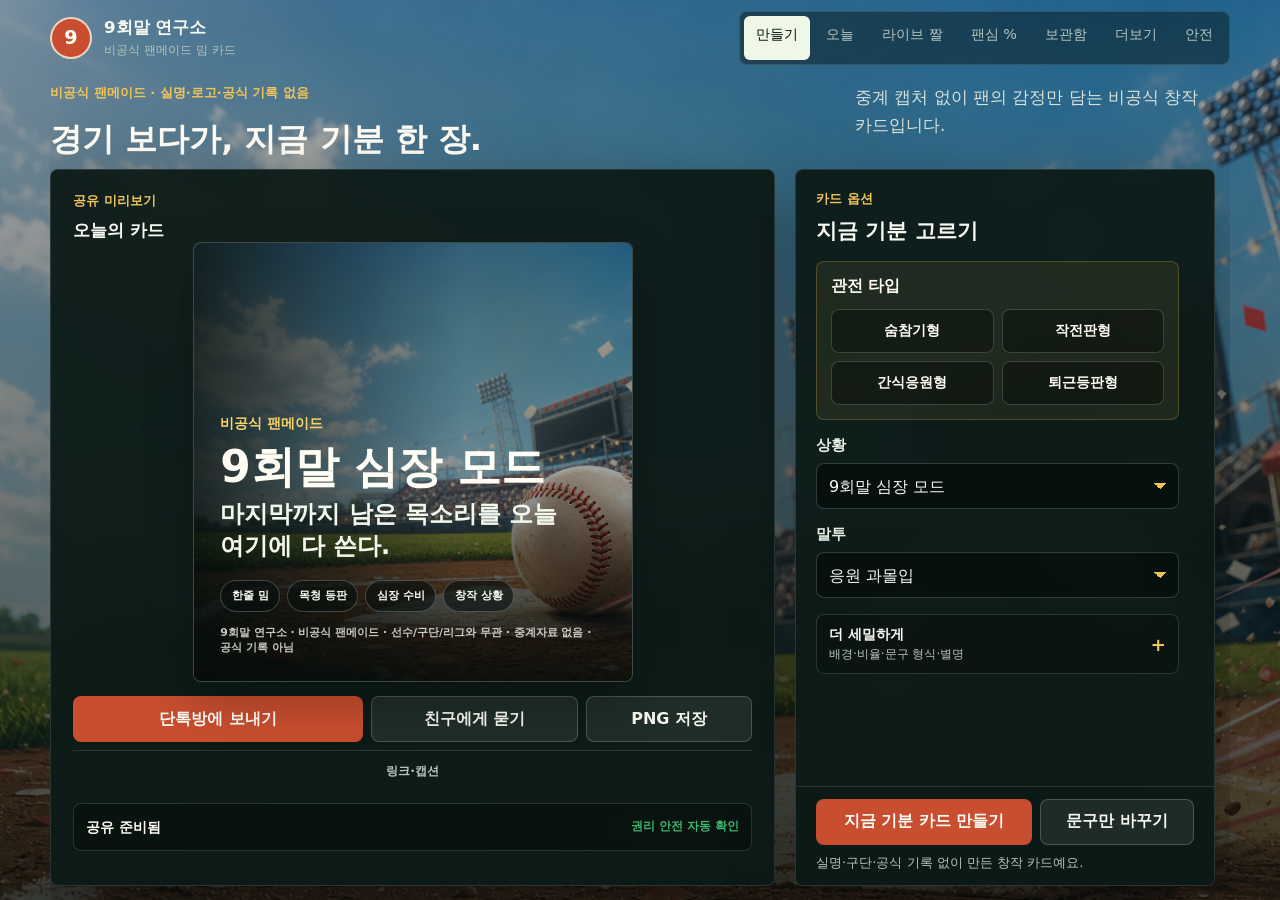
==== commit 8475ce76: "Polish card maker UX and local growth loop" ====
--- a/index.html
+++ b/index.html
@@ -14,8 +14,8 @@
     <title>9회말 연구소</title>
     <link rel="manifest" href="manifest.webmanifest" />
     <link rel="icon" href="assets/app-icon.svg" type="image/svg+xml" />
-    <script src="time-scene.js?v=35"></script>
-    <link rel="stylesheet" href="styles.css?v=35" />
+    <script src="time-scene.js?v=40"></script>
+    <link rel="stylesheet" href="styles.css?v=40" />
   </head>
   <body>
     <div class="page-shell">
@@ -45,22 +45,14 @@
       <main>
         <section class="app-hero app-view is-active" id="generator" aria-labelledby="hero-title">
           <div class="hero-copy">
-            <p class="eyebrow">공식 기록 없이 노는 야구 팬 실험실</p>
-            <h1 id="hero-title">오늘 야구 기분, 바로 밈 카드로.</h1>
+            <p class="eyebrow">비공식 팬메이드 · 실명·로고·공식 기록 없음</p>
+            <h1 id="hero-title">경기 보다가, 지금 기분 한 장.</h1>
             <p>
-              경기 흐름과 감정만 고르면 실명, 로고, 중계 화면 없는 팬메이드 카드가 됩니다.
+              중계 캡처 없이 팬의 감정만 담는 비공식 창작 카드입니다.
             </p>
-            <div class="safety-strip" role="note">
-              <span>비공식</span>
-              <span>창작 상황</span>
-              <span>실명·로고 금지</span>
-            </div>
             <div class="mobile-entry-actions" aria-label="바로 시작">
               <button class="primary-action" id="mobileQuickCardBtn" type="button">
-                바로 1장 만들기
-              </button>
-              <button class="ghost-action" id="mobileQuickJjalBtn" type="button">
-                라이브 짤
+                지금 기분 카드 만들기
               </button>
             </div>
           </div>
@@ -74,7 +66,7 @@
               aria-selected="true"
               aria-controls="cardPreviewPanel"
               data-builder-pane="preview"
-            >카드 보기</button>
+            >카드</button>
             <button
               id="mobileControlsTab"
               type="button"
@@ -82,42 +74,32 @@
               aria-selected="false"
               aria-controls="cardForm"
               data-builder-pane="controls"
-            >옵션 고르기</button>
+            >옵션</button>
           </div>
 
           <div class="builder" aria-label="밈 카드 생성기">
             <form class="control-panel" id="cardForm" data-builder-pane-panel="controls">
-              <div class="section-heading">
-                <p>상황판</p>
-                <h2>카드 재료 고르기</h2>
-              </div>
-
-              <div class="starter-panel" aria-label="빠른 관전 타입 카드">
-                <div>
-                  <strong>10초 관전 타입</strong>
-                </div>
-                <div class="fan-type-grid" id="fanTypeGrid">
-                  <button type="button" data-fan-type="clutch">숨참기형</button>
-                  <button type="button" data-fan-type="dugout">작전판형</button>
-                  <button type="button" data-fan-type="snack">간식응원형</button>
-                  <button type="button" data-fan-type="afterwork">퇴근등판형</button>
-                </div>
-                <div class="starter-shortcuts" aria-label="첫 방문 빠른 시작">
-                  <button class="primary-action small" id="quickStartCardBtn" type="button">
-                    바로 1장
-                  </button>
-                  <button class="ghost-action small" id="quickStartJjalBtn" type="button">
-                    라이브 짤
-                  </button>
-                  <button class="ghost-action small" id="quickStartCaptionBtn" type="button">
-                    캡션까지
-                  </button>
-                </div>
-              </div>
-
-              <label class="field">
-                <span>오늘의 상황</span>
-                <select id="scenario" name="scenario">
+              <div class="control-scroll">
+                <div class="section-heading">
+                  <p>카드 옵션</p>
+                  <h2>지금 기분 고르기</h2>
+                </div>
+
+                <div class="starter-panel" aria-label="관전 타입 카드">
+                  <div>
+                    <strong>관전 타입</strong>
+                  </div>
+                  <div class="fan-type-grid" id="fanTypeGrid">
+                    <button type="button" data-fan-type="clutch">숨참기형</button>
+                    <button type="button" data-fan-type="dugout">작전판형</button>
+                    <button type="button" data-fan-type="snack">간식응원형</button>
+                    <button type="button" data-fan-type="afterwork">퇴근등판형</button>
+                  </div>
+                </div>
+
+                <label class="field">
+                  <span>상황</span>
+                  <select id="scenario" name="scenario">
                   <optgroup label="경기 흐름">
                     <option value="pregame">시작 전 마음 예열</option>
                     <option value="chance">기회가 온 것 같은데</option>
@@ -136,36 +118,42 @@
                     <option value="rain">비 오는 날 야구 감성</option>
                     <option value="dugout">갑자기 명장 빙의</option>
                   </optgroup>
-                </select>
-              </label>
-
-              <label class="field">
-                <span>카드 톤</span>
-                <select id="tone" name="tone">
-                  <option value="hype">응원 과몰입</option>
-                  <option value="deadpan">무표정 자조</option>
-                  <option value="soft">다정한 멘탈 케어</option>
-                  <option value="chaos">작전 없는 작전</option>
-                </select>
-              </label>
-
-              <label class="field">
-                <span>밈 문법</span>
-                <select id="cardFormat" name="cardFormat">
-                  <option value="classic">한줄 밈</option>
-                  <option value="bulletin">단톡 속보</option>
-                  <option value="status">상태창</option>
-                  <option value="diary">관전 일지</option>
-                </select>
-              </label>
-
-              <div class="content-inventory" aria-label="콘텐츠 소스 현황">
-                <span>권리 안전 문구 덱</span>
-                <strong id="contentSourceCount">353개 소스</strong>
-                <button class="ghost-action small" id="surpriseMeBtn" type="button">랜덤 조합</button>
-              </div>
-
-              <fieldset class="field">
+                  </select>
+                </label>
+
+                <label class="field">
+                  <span>말투</span>
+                  <select id="tone" name="tone">
+                    <option value="hype">응원 과몰입</option>
+                    <option value="deadpan">무표정 자조</option>
+                    <option value="soft">다정한 멘탈 케어</option>
+                    <option value="chaos">작전 없는 작전</option>
+                  </select>
+                </label>
+
+                <details class="advanced-options">
+                  <summary>
+                    <span><strong>더 세밀하게</strong><small>배경·비율·문구 형식·별명</small></span>
+                    <span aria-hidden="true">+</span>
+                  </summary>
+                  <div class="advanced-options-body">
+                    <label class="field">
+                      <span>문구 형식</span>
+                      <select id="cardFormat" name="cardFormat">
+                        <option value="classic">한줄 밈</option>
+                        <option value="bulletin">단톡 속보</option>
+                        <option value="status">상태창</option>
+                        <option value="diary">관전 일지</option>
+                      </select>
+                    </label>
+
+                    <div class="content-inventory" aria-label="콘텐츠 소스 현황">
+                      <span>권리 안전 문구 덱</span>
+                      <strong id="contentSourceCount">353개 소스</strong>
+                      <button class="ghost-action small" id="surpriseMeBtn" type="button">랜덤 조합</button>
+                    </div>
+
+                    <fieldset class="field">
                 <legend>공유 비율</legend>
                 <div class="segmented" role="radiogroup" aria-label="공유 카드 비율">
                   <label>
@@ -181,14 +169,14 @@
                     <span>가로형</span>
                   </label>
                 </div>
-              </fieldset>
-
-              <fieldset class="field background-field">
+                    </fieldset>
+
+                    <fieldset class="field background-field">
                 <legend>카드 배경</legend>
                 <div class="background-swatches" role="radiogroup" aria-label="카드 배경">
                   <label>
                     <input type="radio" name="background" value="stadium" checked />
-                    <span class="background-swatch swatch-stadium">야간</span>
+                    <span class="background-swatch swatch-stadium">시간 자동</span>
                   </label>
                   <label>
                     <input type="radio" name="background" value="clay" />
@@ -207,36 +195,36 @@
                     <span class="background-swatch swatch-neon">네온</span>
                   </label>
                 </div>
-              </fieldset>
-
-              <label class="field slider-field">
-                <span>과몰입 수치 <strong id="energyLabel">4</strong></span>
-                <input id="energy" name="energy" type="range" min="1" max="5" value="4" />
-              </label>
-
-              <label class="field">
-                <span>내 별명 <small>선택, 실명·구단명 제외</small></span>
-                <input
-                  id="nickname"
-                  name="nickname"
-                  maxlength="12"
-                  autocomplete="off"
-                  placeholder="예: 응원석 3열"
-                />
-              </label>
-
-              <div class="button-row create-actions">
-                <button class="primary-action" id="generateBtn" type="button">새 카드 만들기</button>
-                <button class="ghost-action" id="rerollBtn" type="button">다른 문구</button>
-              </div>
-              <div class="button-row share-actions">
-                <button class="ghost-action" id="nativeShareBtn" type="button">공유</button>
-                <button class="ghost-action" id="copyShareLinkBtn" type="button">링크 복사</button>
-                <button class="ghost-action" id="downloadBtn" type="button">PNG 저장</button>
-              </div>
-              <p class="form-note" id="safetyMessage">
-                실존 인물, 구단, 공식 기록을 특정하지 않는 문구만 생성합니다.
-              </p>
+                    </fieldset>
+
+                    <label class="field slider-field">
+                      <span>과몰입 수치 <strong id="energyLabel">4</strong></span>
+                      <input id="energy" name="energy" type="range" min="1" max="5" value="4" />
+                    </label>
+
+                    <label class="field">
+                      <span>내 별명 <small>선택, 실명·구단명 제외</small></span>
+                      <input
+                        id="nickname"
+                        name="nickname"
+                        maxlength="12"
+                        autocomplete="off"
+                        placeholder="예: 응원석 3열"
+                      />
+                    </label>
+                  </div>
+                </details>
+              </div>
+
+              <div class="control-footer">
+                <div class="button-row create-actions">
+                  <button class="primary-action" id="generateBtn" type="button">지금 기분 카드 만들기</button>
+                  <button class="ghost-action" id="rerollBtn" type="button">문구만 바꾸기</button>
+                </div>
+                <p class="form-note" id="safetyMessage">
+                  실명·구단·공식 기록 없이 만든 창작 카드예요.
+                </p>
+              </div>
             </form>
 
             <section
@@ -266,11 +254,16 @@
                 </article>
               </div>
               <div class="preview-actions" aria-label="미리보기 공유 동작">
-                <button class="primary-action small" id="previewShareBtn" type="button" aria-label="카드 공유" title="카드 공유">공유</button>
-                <button class="ghost-action small" id="previewCopyLinkBtn" type="button" aria-label="링크 복사" title="링크 복사">링크</button>
-                <button class="ghost-action small" id="previewCaptionBtn" type="button" aria-label="캡션 복사" title="캡션 복사">캡션</button>
-                <button class="ghost-action small" id="previewRelayBtn" type="button" aria-label="친구에게 묻기" title="친구에게 묻기">질문</button>
-                <button class="ghost-action small" id="previewDownloadBtn" type="button" aria-label="PNG 저장" title="PNG 저장">PNG</button>
+                <button class="primary-action small" id="previewShareBtn" type="button">단톡방에 보내기</button>
+                <button class="ghost-action small" id="previewRelayBtn" type="button">친구에게 묻기</button>
+                <button class="ghost-action small" id="previewDownloadBtn" type="button">PNG 저장</button>
+                <details class="preview-more">
+                  <summary>링크·캡션</summary>
+                  <div class="preview-more-actions">
+                    <button class="ghost-action small" id="previewCopyLinkBtn" type="button">카드 링크 복사</button>
+                    <button class="ghost-action small" id="previewCaptionBtn" type="button">게시글 캡션 복사</button>
+                  </div>
+                </details>
               </div>
               <div class="share-ready" aria-label="공유 안전 점검">
                 <span>비공식 고지 포함</span>
@@ -278,7 +271,7 @@
                 <span>실명·로고 미사용</span>
               </div>
               <details class="safe-check" id="safeCheck">
-                <summary>공유 전 점검 <span>자동 확인</span></summary>
+                <summary><strong id="safeCheckTitle">공유 준비됨</strong><span id="safeCheckMeta">권리 안전 자동 확인</span></summary>
                 <ul id="safeCheckList"></ul>
               </details>
             </section>
@@ -299,9 +292,9 @@
               <div class="mission-box" aria-label="오늘의 덕아웃 출석">
                 <span id="attendanceStatus">덕아웃 출석 준비 중</span>
                 <div class="mission-choice" role="radiogroup" aria-label="오늘 야구 기분">
-                  <button class="is-selected" type="button" data-mission="before">경기 전</button>
-                  <button type="button" data-mission="during">보는 중</button>
-                  <button type="button" data-mission="after">끝난 뒤</button>
+                  <button class="is-selected" type="button" role="radio" aria-checked="true" data-mission="before">경기 전</button>
+                  <button type="button" role="radio" aria-checked="false" tabindex="-1" data-mission="during">보는 중</button>
+                  <button type="button" role="radio" aria-checked="false" tabindex="-1" data-mission="after">끝난 뒤</button>
                 </div>
                 <button class="ghost-action small" id="dailyCheckInBtn" type="button">
                   출석 카드 만들기
@@ -662,13 +655,13 @@
               </div>
               <div class="data-panel" aria-labelledby="data-title">
             <div>
-              <h3 id="data-title">내 데이터</h3>
-              <p>보관함, 팬심 반응, 덕아웃 출석, 문구 순환 상태는 이 브라우저 안에만 저장됩니다.</p>
+              <h3 id="data-title">내 활동 요약</h3>
+              <p>생성·공유 횟수 같은 정수 카운터만 이 브라우저에 저장하며 서버로 보내지 않습니다.</p>
             </div>
             <div class="data-stats" id="dataStats" aria-live="polite"></div>
             <div class="data-actions">
               <button class="ghost-action small" id="copyBetaReportBtn" type="button">
-                베타 리포트 복사
+                활동 요약 복사
               </button>
               <button class="ghost-action small danger-action" id="clearLocalDataBtn" type="button">
                 로컬 데이터 지우기
@@ -704,6 +697,6 @@
 
     <div class="toast" id="toast" role="status" aria-live="polite"></div>
 
-    <script src="app.js?v=35"></script>
+    <script src="app.js?v=40"></script>
   </body>
 </html>
--- a/styles.css
+++ b/styles.css
@@ -1,16 +1,16 @@
 :root {
   color-scheme: dark;
-  --bg: #081210;
-  --panel: rgba(9, 24, 22, 0.9);
-  --panel-strong: #10231e;
-  --line: rgba(239, 247, 231, 0.18);
-  --text: #f6f8ef;
-  --muted: #b8c8bd;
+  --bg: #07110f;
+  --panel: rgba(12, 27, 24, 0.95);
+  --panel-strong: #122622;
+  --line: rgba(255, 255, 255, 0.12);
+  --text: #f7f8f0;
+  --muted: #b7c4bc;
   --green: #3fb56f;
-  --clay: #d95d39;
-  --gold: #f0c252;
-  --sky: #5bc7d8;
-  --ink: #06100d;
+  --clay: #c84e2f;
+  --gold: #f1c45a;
+  --sky: #76d7e5;
+  --ink: #07110f;
   --shadow: 0 24px 70px rgba(0, 0, 0, 0.32);
   --stadium-scene: url("assets/stadium-night.png");
   --stadium-shade: linear-gradient(rgba(3, 12, 10, 0.52), rgba(3, 12, 10, 0.8));
@@ -61,9 +61,11 @@
 button:focus-visible,
 input:focus-visible,
 select:focus-visible,
+textarea:focus-visible,
+summary:focus-visible,
 a:focus-visible {
   outline: 3px solid var(--sky);
-  outline-offset: 3px;
+  outline-offset: 2px;
 }
 
 a {
@@ -184,8 +186,8 @@
   width: 100%;
   margin: 0;
   color: #fffdf4;
-  font-size: clamp(2.35rem, 4vw, 3.15rem);
-  line-height: 1.04;
+  font-size: 2rem;
+  line-height: 1.12;
   letter-spacing: 0;
   text-wrap: balance;
   word-break: keep-all;
@@ -231,7 +233,7 @@
 
 .builder {
   display: grid;
-  grid-template-columns: minmax(0, 1fr) minmax(300px, 380px);
+  grid-template-columns: minmax(0, 1fr) minmax(360px, 420px);
   gap: 20px;
   align-items: start;
   min-width: 0;
@@ -251,14 +253,33 @@
 .control-panel {
   order: 2;
   display: grid;
+  grid-template-rows: minmax(0, 1fr) auto;
+  gap: 0;
+  max-height: calc(100vh - 28px);
+  overflow: hidden;
+  padding: 0;
+  position: sticky;
+  top: 14px;
+}
+
+.control-scroll {
+  display: grid;
   align-content: start;
   gap: 16px;
-  max-height: calc(100vh - 28px);
+  min-height: 0;
   overflow: auto;
-  padding: 22px;
-  position: sticky;
-  top: 14px;
+  padding: 20px;
   scrollbar-gutter: stable;
+}
+
+.control-footer {
+  position: relative;
+  z-index: 2;
+  display: grid;
+  gap: 8px;
+  border-top: 1px solid var(--line);
+  background: rgba(12, 27, 24, 0.98);
+  padding: 12px 20px;
 }
 
 .section-heading h2 {
@@ -328,6 +349,12 @@
   padding-right: 36px;
 }
 
+.segmented input:focus-visible + span,
+.background-swatches input:focus-visible + span {
+  outline: 3px solid var(--sky);
+  outline-offset: 2px;
+}
+
 .segmented {
   display: grid;
   grid-template-columns: repeat(3, minmax(0, 1fr));
@@ -490,7 +517,7 @@
 }
 
 .primary-action:hover {
-  background: #ef714c;
+  background: #b43f25;
 }
 
 .primary-action.small {
@@ -576,22 +603,6 @@
   background: rgba(255, 255, 255, 0.1);
 }
 
-.starter-shortcuts {
-  display: grid;
-  grid-template-columns: repeat(3, minmax(0, 1fr));
-  gap: 8px;
-}
-
-.starter-shortcuts .primary-action.small,
-.starter-shortcuts .ghost-action.small {
-  width: 100%;
-  min-width: 0;
-  margin-top: 0;
-  padding-inline: 6px;
-  font-size: 0.8rem;
-  white-space: nowrap;
-}
-
 .content-inventory {
   display: grid;
   grid-template-columns: auto 1fr auto;
@@ -617,16 +628,65 @@
 
 .content-inventory .ghost-action.small {
   min-width: 104px;
-  min-height: 40px;
+  min-height: 44px;
   margin-top: 0;
+}
+
+.advanced-options {
+  border: 1px solid rgba(255, 255, 255, 0.14);
+  border-radius: 8px;
+  background: rgba(3, 11, 9, 0.36);
+}
+
+.advanced-options summary {
+  display: flex;
+  min-height: 48px;
+  align-items: center;
+  justify-content: space-between;
+  gap: 12px;
+  cursor: pointer;
+  list-style: none;
+  padding: 10px 12px;
+}
+
+.advanced-options summary::-webkit-details-marker {
+  display: none;
+}
+
+.advanced-options summary span:first-child {
+  display: grid;
+  gap: 2px;
+}
+
+.advanced-options summary strong {
+  color: var(--text);
+  font-size: 0.9rem;
+}
+
+.advanced-options summary small {
+  color: var(--muted);
+  font-size: 0.75rem;
+}
+
+.advanced-options summary > span:last-child {
+  color: var(--gold);
+  font-size: 1.15rem;
+  font-weight: 900;
+}
+
+.advanced-options[open] summary > span:last-child {
+  transform: rotate(45deg);
+}
+
+.advanced-options-body {
+  display: grid;
+  gap: 16px;
+  border-top: 1px solid var(--line);
+  padding: 14px 12px;
 }
 
 .create-actions {
   grid-template-columns: minmax(0, 1.4fr) minmax(0, 1fr);
-}
-
-.share-actions {
-  grid-template-columns: repeat(3, minmax(0, 1fr));
 }
 
 .preview-panel {
@@ -635,6 +695,7 @@
   top: 14px;
   display: grid;
   grid-template-rows: auto auto auto auto;
+  align-content: start;
   min-width: 0;
   max-height: calc(100vh - 28px);
   overflow: auto;
@@ -814,7 +875,7 @@
 
 .preview-actions {
   display: grid;
-  grid-template-columns: repeat(5, minmax(0, 1fr));
+  grid-template-columns: minmax(0, 1.4fr) minmax(0, 1fr) minmax(0, 0.8fr);
   gap: 8px;
   margin-top: 14px;
 }
@@ -824,6 +885,38 @@
   width: 100%;
   min-width: 0;
   margin-top: 0;
+}
+
+.preview-more {
+  grid-column: 1 / -1;
+  min-width: 0;
+  border-top: 1px solid var(--line);
+}
+
+.preview-more summary {
+  display: grid;
+  min-height: 40px;
+  place-items: center;
+  cursor: pointer;
+  list-style: none;
+  color: var(--muted);
+  font-size: 0.78rem;
+  font-weight: 900;
+}
+
+.preview-more summary::-webkit-details-marker {
+  display: none;
+}
+
+.preview-more-actions {
+  display: grid;
+  grid-template-columns: 1fr 1fr;
+  gap: 8px;
+  padding-bottom: 2px;
+}
+
+.preview-more-actions .ghost-action.small {
+  min-height: 44px;
 }
 
 .share-ready {
@@ -877,6 +970,10 @@
   font-size: 0.74rem;
 }
 
+.safe-check summary strong {
+  font-size: 0.88rem;
+}
+
 .safe-check ul {
   display: grid;
   gap: 6px;
@@ -925,7 +1022,7 @@
   margin: 0;
   color: #f7d56a;
   font-size: clamp(0.76rem, 2.2vw, 0.95rem);
-  font-size: clamp(0.62rem, 3.2cqw, 0.95rem);
+  font-size: clamp(0.68rem, 3.2cqw, 0.95rem);
   font-weight: 900;
 }
 
@@ -2426,7 +2523,6 @@
   .lineup-list,
   .quick-grid,
   .fan-type-grid,
-  .starter-shortcuts,
   .pulse-actions,
   .relay-actions,
   .history-list {
@@ -2443,10 +2539,6 @@
 
   .create-actions {
     grid-template-columns: minmax(0, 1.35fr) minmax(0, 1fr);
-  }
-
-  .share-actions {
-    grid-template-columns: repeat(3, minmax(0, 1fr));
   }
 
   .content-inventory {
@@ -2556,11 +2648,18 @@
   top: auto;
   height: 100%;
   max-height: none;
+}
+
+.app-shell-ready .control-panel {
+  overflow: hidden;
+}
+
+.app-shell-ready .preview-panel {
   overflow: auto;
 }
 
 .app-shell-ready .share-card {
-  width: min(100%, clamp(320px, 44vh, 440px));
+  width: min(100%, clamp(280px, calc(100dvh - 420px), 440px));
 }
 
 .app-shell-ready .share-card.is-story {
@@ -2569,6 +2668,10 @@
 
 .app-shell-ready .share-card.is-wide {
   width: min(100%, 520px);
+}
+
+.app-shell-ready .card-stage {
+  margin-top: 0;
 }
 
 .app-shell-ready .share-ready {
@@ -2602,6 +2705,7 @@
 
   .app-shell-ready .brand {
     gap: 8px;
+    min-height: 44px;
   }
 
   .app-shell-ready .brand-mark {
@@ -2621,7 +2725,7 @@
 
   .mobile-utility-nav a {
     display: grid;
-    min-height: 40px;
+    min-height: 44px;
     place-items: center;
     border: 1px solid var(--line);
     border-radius: 6px;
@@ -2641,10 +2745,15 @@
     display: block;
   }
 
-  .app-shell-ready .hero-copy > .eyebrow,
   .app-shell-ready .hero-copy > p:not(.eyebrow),
   .app-shell-ready .hero-copy > .safety-strip {
     display: none;
+  }
+
+  .app-shell-ready .hero-copy > .eyebrow {
+    margin-bottom: 3px;
+    font-size: 0.68rem;
+    line-height: 1.2;
   }
 
   .app-shell-ready .hero-copy h1 {
@@ -2654,8 +2763,9 @@
   }
 
   .app-shell-ready .mobile-entry-actions {
+    grid-template-columns: 1fr;
     gap: 6px;
-    margin-top: 8px;
+    margin-top: 6px;
   }
 
   .app-shell-ready .mobile-entry-actions .primary-action,
@@ -2674,7 +2784,7 @@
   }
 
   .mobile-builder-tabs button {
-    min-height: 40px;
+    min-height: 44px;
     border-radius: 6px;
     background: transparent;
     color: var(--muted);
@@ -2700,9 +2810,21 @@
     display: grid;
   }
 
-  .app-shell-ready .preview-panel,
+  .app-shell-ready .preview-panel {
+    padding: 12px;
+  }
+
   .app-shell-ready .control-panel {
+    padding: 0;
+  }
+
+  .app-shell-ready .control-scroll {
+    gap: 12px;
     padding: 12px;
+  }
+
+  .app-shell-ready .control-footer {
+    padding: 10px 12px;
   }
 
   .app-shell-ready .preview-panel > .section-heading,
@@ -2716,7 +2838,7 @@
 
   .app-shell-ready .share-card,
   .app-shell-ready .share-card.is-wide {
-    width: min(100%, 280px);
+    width: min(100%, 300px);
   }
 
   .app-shell-ready .share-card.is-story {
@@ -2724,16 +2846,24 @@
   }
 
   .app-shell-ready .preview-actions {
-    grid-template-columns: repeat(5, minmax(0, 1fr));
+    grid-template-columns: minmax(0, 1.45fr) minmax(0, 1fr) minmax(0, 0.8fr);
     gap: 6px;
     margin-top: 8px;
   }
 
   .app-shell-ready .preview-actions .primary-action.small,
   .app-shell-ready .preview-actions .ghost-action.small {
-    min-height: 40px;
-    padding-inline: 4px;
-    font-size: 0.76rem;
+    min-height: 44px;
+    padding-inline: 5px;
+    font-size: 0.75rem;
+  }
+
+  .app-shell-ready .preview-actions .primary-action.small {
+    font-size: 0.78rem;
+  }
+
+  .app-shell-ready .preview-more summary {
+    min-height: 44px;
   }
 
   .app-shell-ready .safe-check {
@@ -2741,12 +2871,8 @@
   }
 
   .app-shell-ready .safe-check summary {
-    min-height: 42px;
+    min-height: 44px;
     padding-block: 8px;
-  }
-
-  .app-shell-ready .control-panel {
-    gap: 12px;
   }
 
   .app-shell-ready .starter-panel {
@@ -2758,28 +2884,9 @@
     grid-template-columns: repeat(2, minmax(0, 1fr));
   }
 
-  .app-shell-ready .starter-shortcuts {
-    grid-template-columns: repeat(3, minmax(0, 1fr));
-  }
-
-  .app-shell-ready .starter-shortcuts .primary-action.small,
-  .app-shell-ready .starter-shortcuts .ghost-action.small {
-    min-height: 42px;
-    padding-inline: 5px;
-    font-size: 0.76rem;
-  }
-
   .app-shell-ready .create-actions {
-    position: sticky;
-    bottom: 0;
-    z-index: 2;
-    border-top: 1px solid var(--line);
-    background: rgba(9, 24, 22, 0.96);
-    padding: 8px 0 2px;
-  }
-
-  .app-shell-ready .control-panel .share-actions {
-    display: none;
+    position: static;
+    padding: 0;
   }
 
   .app-shell-ready .content-band {
@@ -2833,7 +2940,7 @@
 
   .app-shell-ready .share-card,
   .app-shell-ready .share-card.is-wide {
-    width: min(100%, 240px);
+    width: min(100%, 236px);
   }
 
   .app-shell-ready .share-card.is-story {
@@ -2854,12 +2961,6 @@
     font-size: 1.15rem;
   }
 
-  .app-shell-ready .mobile-entry-actions .primary-action,
-  .app-shell-ready .mobile-entry-actions .ghost-action,
-  .mobile-builder-tabs button {
-    min-height: 38px;
-  }
-
   .app-shell-ready .preview-panel {
     padding: 8px;
   }
@@ -2878,6 +2979,10 @@
   }
 
   .app-shell-ready .share-card.is-timeline .timeline-strip p {
+    display: none;
+  }
+
+  .app-shell-ready .preview-more {
     display: none;
   }
 }
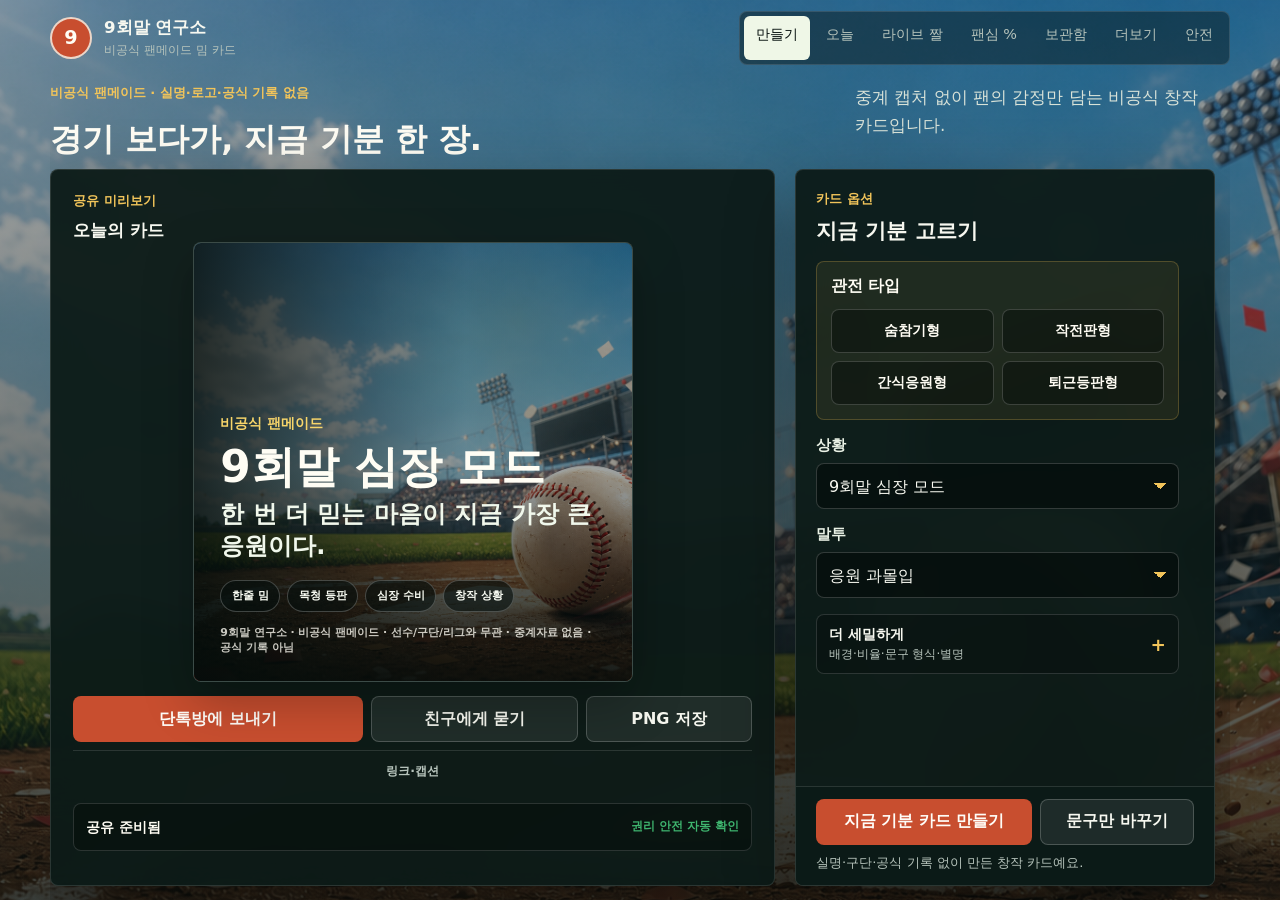
==== commit 314555e4: "Fix mobile card sizing and add Sites deployment" ====
--- a/index.html
+++ b/index.html
@@ -14,8 +14,8 @@
     <title>9회말 연구소</title>
     <link rel="manifest" href="manifest.webmanifest" />
     <link rel="icon" href="assets/app-icon.svg" type="image/svg+xml" />
-    <script src="time-scene.js?v=40"></script>
-    <link rel="stylesheet" href="styles.css?v=40" />
+    <script src="time-scene.js?v=43"></script>
+    <link rel="stylesheet" href="styles.css?v=43" />
   </head>
   <body>
     <div class="page-shell">
@@ -697,6 +697,6 @@
 
     <div class="toast" id="toast" role="status" aria-live="polite"></div>
 
-    <script src="app.js?v=40"></script>
+    <script src="app.js?v=43"></script>
   </body>
 </html>
--- a/styles.css
+++ b/styles.css
@@ -2811,6 +2811,9 @@
   }
 
   .app-shell-ready .preview-panel {
+    grid-template-rows: minmax(0, 1fr) auto auto;
+    align-content: stretch;
+    overflow: hidden;
     padding: 12px;
   }
 
@@ -2833,16 +2836,22 @@
   }
 
   .app-shell-ready .card-stage {
+    container-type: size;
+    min-height: 0;
     margin-top: 0;
   }
 
   .app-shell-ready .share-card,
   .app-shell-ready .share-card.is-wide {
-    width: min(100%, 300px);
+    width: min(100%, 300px, 100cqh);
   }
 
   .app-shell-ready .share-card.is-story {
-    width: min(100%, 190px);
+    width: min(100%, 190px, 56.25cqh);
+  }
+
+  .app-shell-ready .share-card.is-wide {
+    width: min(100%, 300px, 177.78cqh);
   }
 
   .app-shell-ready .preview-actions {
@@ -2934,24 +2943,23 @@
 }
 
 @media (max-width: 880px) and (max-height: 700px) {
+  .app-shell-ready.has-generated-card .app-hero {
+    grid-template-rows: auto minmax(0, 1fr);
+  }
+
+  .app-shell-ready.has-generated-card .hero-copy {
+    display: none;
+  }
+
   .app-shell-ready .preview-panel {
     padding: 10px;
   }
 
-  .app-shell-ready .share-card,
-  .app-shell-ready .share-card.is-wide {
-    width: min(100%, 236px);
-  }
-
-  .app-shell-ready .share-card.is-story {
-    width: min(100%, 150px);
-  }
-
-  .app-shell-ready .share-card.is-wide {
-    width: min(100%, 280px);
-  }
-
   .app-shell-ready .preview-panel > .safe-check {
+    display: none;
+  }
+
+  .app-shell-ready .preview-more {
     display: none;
   }
 }
@@ -2965,26 +2973,10 @@
     padding: 8px;
   }
 
-  .app-shell-ready .share-card,
-  .app-shell-ready .share-card.is-wide {
-    width: min(100%, 200px);
-  }
-
-  .app-shell-ready .share-card.is-story {
-    width: min(100%, 125px);
-  }
-
-  .app-shell-ready .share-card.is-wide {
-    width: min(100%, 280px);
-  }
-
   .app-shell-ready .share-card.is-timeline .timeline-strip p {
     display: none;
   }
 
-  .app-shell-ready .preview-more {
-    display: none;
-  }
 }
 
 @media (prefers-reduced-motion: reduce) {
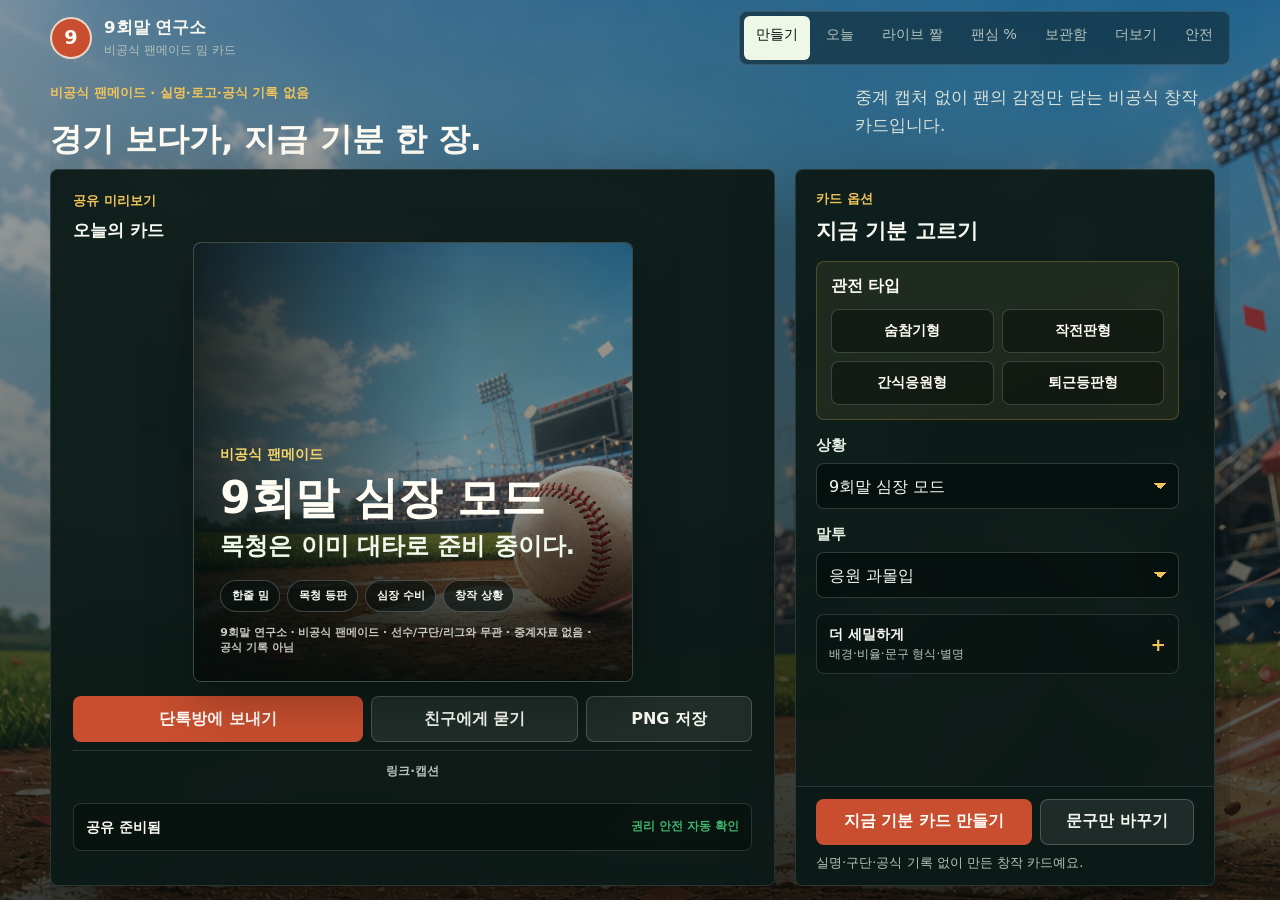
==== commit 1f6edab2: "Standardize quick card dimensions" ====
--- a/index.html
+++ b/index.html
@@ -14,8 +14,8 @@
     <title>9회말 연구소</title>
     <link rel="manifest" href="manifest.webmanifest" />
     <link rel="icon" href="assets/app-icon.svg" type="image/svg+xml" />
-    <script src="time-scene.js?v=43"></script>
-    <link rel="stylesheet" href="styles.css?v=43" />
+    <script src="time-scene.js?v=44"></script>
+    <link rel="stylesheet" href="styles.css?v=44" />
   </head>
   <body>
     <div class="page-shell">
@@ -697,6 +697,6 @@
 
     <div class="toast" id="toast" role="status" aria-live="polite"></div>
 
-    <script src="app.js?v=43"></script>
+    <script src="app.js?v=44"></script>
   </body>
 </html>
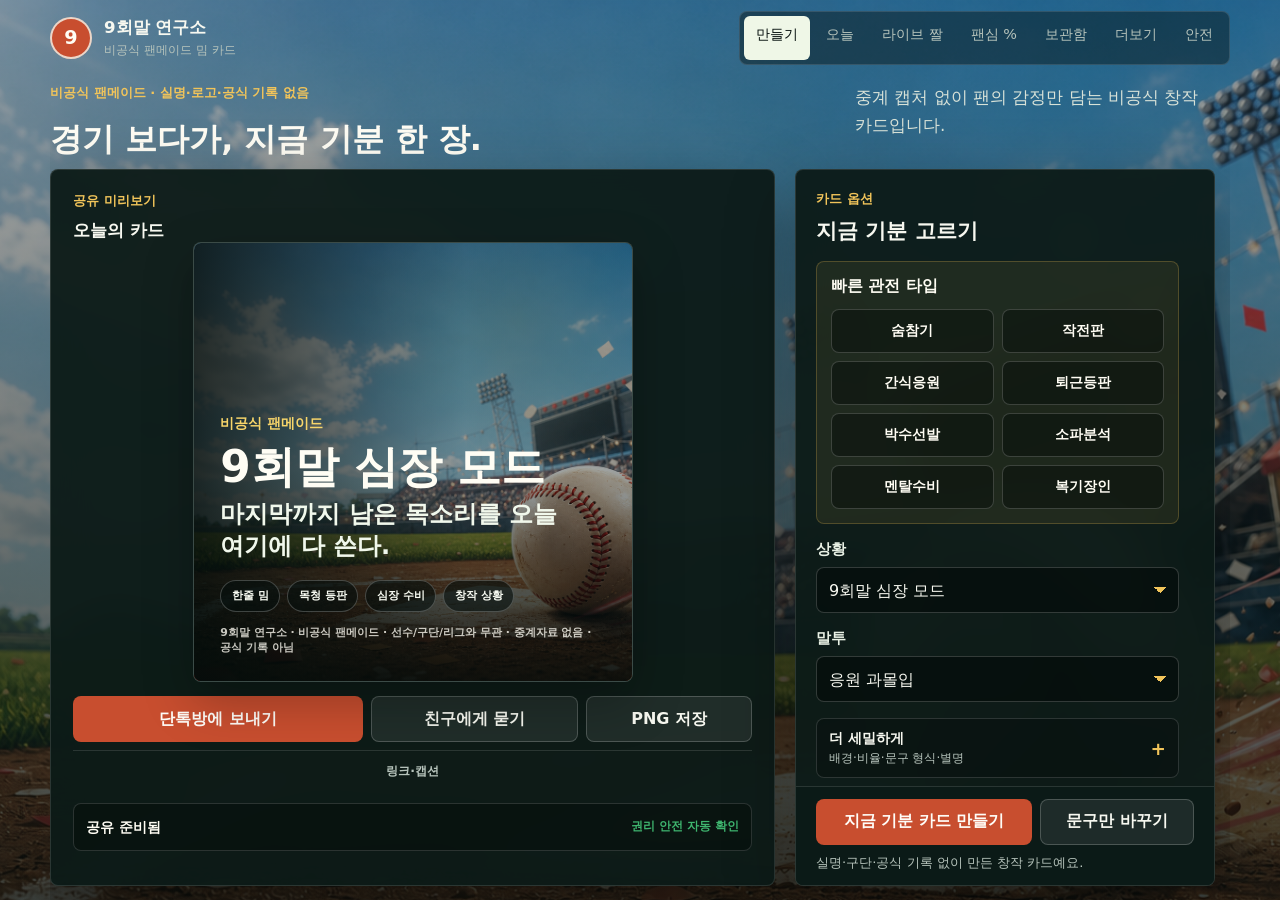
==== commit fa35de8c: "Make GPT Sites primary and expand mood cards" ====
--- a/index.html
+++ b/index.html
@@ -11,11 +11,13 @@
     <meta name="referrer" content="strict-origin-when-cross-origin" />
     <meta name="apple-mobile-web-app-capable" content="yes" />
     <meta name="apple-mobile-web-app-title" content="9회말 연구소" />
+    <meta property="og:url" content="https://ninth-lab.kji940428.chatgpt.site/" />
     <title>9회말 연구소</title>
+    <link rel="canonical" href="https://ninth-lab.kji940428.chatgpt.site/" />
     <link rel="manifest" href="manifest.webmanifest" />
     <link rel="icon" href="assets/app-icon.svg" type="image/svg+xml" />
-    <script src="time-scene.js?v=44"></script>
-    <link rel="stylesheet" href="styles.css?v=44" />
+    <script src="time-scene.js?v=46"></script>
+    <link rel="stylesheet" href="styles.css?v=46" />
   </head>
   <body>
     <div class="page-shell">
@@ -85,15 +87,19 @@
                   <h2>지금 기분 고르기</h2>
                 </div>
 
-                <div class="starter-panel" aria-label="관전 타입 카드">
+                <div class="starter-panel" aria-label="빠른 관전 타입 8종">
                   <div>
-                    <strong>관전 타입</strong>
+                    <strong>빠른 관전 타입</strong>
                   </div>
                   <div class="fan-type-grid" id="fanTypeGrid">
-                    <button type="button" data-fan-type="clutch">숨참기형</button>
-                    <button type="button" data-fan-type="dugout">작전판형</button>
-                    <button type="button" data-fan-type="snack">간식응원형</button>
-                    <button type="button" data-fan-type="afterwork">퇴근등판형</button>
+                    <button type="button" data-fan-type="clutch" aria-label="숨참기형"><span aria-hidden="true">숨참기</span></button>
+                    <button type="button" data-fan-type="dugout" aria-label="작전판형"><span aria-hidden="true">작전판</span></button>
+                    <button type="button" data-fan-type="snack" aria-label="간식응원형"><span aria-hidden="true">간식응원</span></button>
+                    <button type="button" data-fan-type="afterwork" aria-label="퇴근등판형"><span aria-hidden="true">퇴근등판</span></button>
+                    <button type="button" data-fan-type="cheer" aria-label="박수선발형"><span aria-hidden="true">박수선발</span></button>
+                    <button type="button" data-fan-type="sofa" aria-label="소파분석형"><span aria-hidden="true">소파분석</span></button>
+                    <button type="button" data-fan-type="shield" aria-label="멘탈수비형"><span aria-hidden="true">멘탈수비</span></button>
+                    <button type="button" data-fan-type="reviewer" aria-label="복기장인형"><span aria-hidden="true">복기장인</span></button>
                   </div>
                 </div>
 
@@ -549,8 +555,8 @@
                   </article>
                   <article>
                     <span class="launch-status">완료</span>
-                    <h3>무료 공개 배포</h3>
-                    <p>GitHub 변경이 Pages 공개 링크에 외부 배포 토큰 없이 자동 반영됩니다.</p>
+                    <h3>GPT Sites 대표 배포</h3>
+                    <p>GPT Sites를 대표 링크로 운영하고 GitHub Pages는 공개 백업으로 유지합니다.</p>
                   </article>
                 </div>
                 <div class="launch-tool" aria-labelledby="invite-title">
@@ -697,6 +703,6 @@
 
     <div class="toast" id="toast" role="status" aria-live="polite"></div>
 
-    <script src="app.js?v=44"></script>
+    <script src="app.js?v=46"></script>
   </body>
 </html>
--- a/styles.css
+++ b/styles.css
@@ -2890,7 +2890,15 @@
   }
 
   .app-shell-ready .fan-type-grid {
-    grid-template-columns: repeat(2, minmax(0, 1fr));
+    grid-template-columns: repeat(4, minmax(0, 1fr));
+    gap: 6px;
+  }
+
+  .app-shell-ready .fan-type-grid button {
+    padding: 7px 2px;
+    font-size: 0.7rem;
+    line-height: 1.25;
+    white-space: nowrap;
   }
 
   .app-shell-ready .create-actions {
@@ -2943,11 +2951,13 @@
 }
 
 @media (max-width: 880px) and (max-height: 700px) {
-  .app-shell-ready.has-generated-card .app-hero {
+  .app-shell-ready.has-generated-card .app-hero,
+  .app-shell-ready[data-builder-pane="controls"] .app-hero {
     grid-template-rows: auto minmax(0, 1fr);
   }
 
-  .app-shell-ready.has-generated-card .hero-copy {
+  .app-shell-ready.has-generated-card .hero-copy,
+  .app-shell-ready[data-builder-pane="controls"] .hero-copy {
     display: none;
   }
 
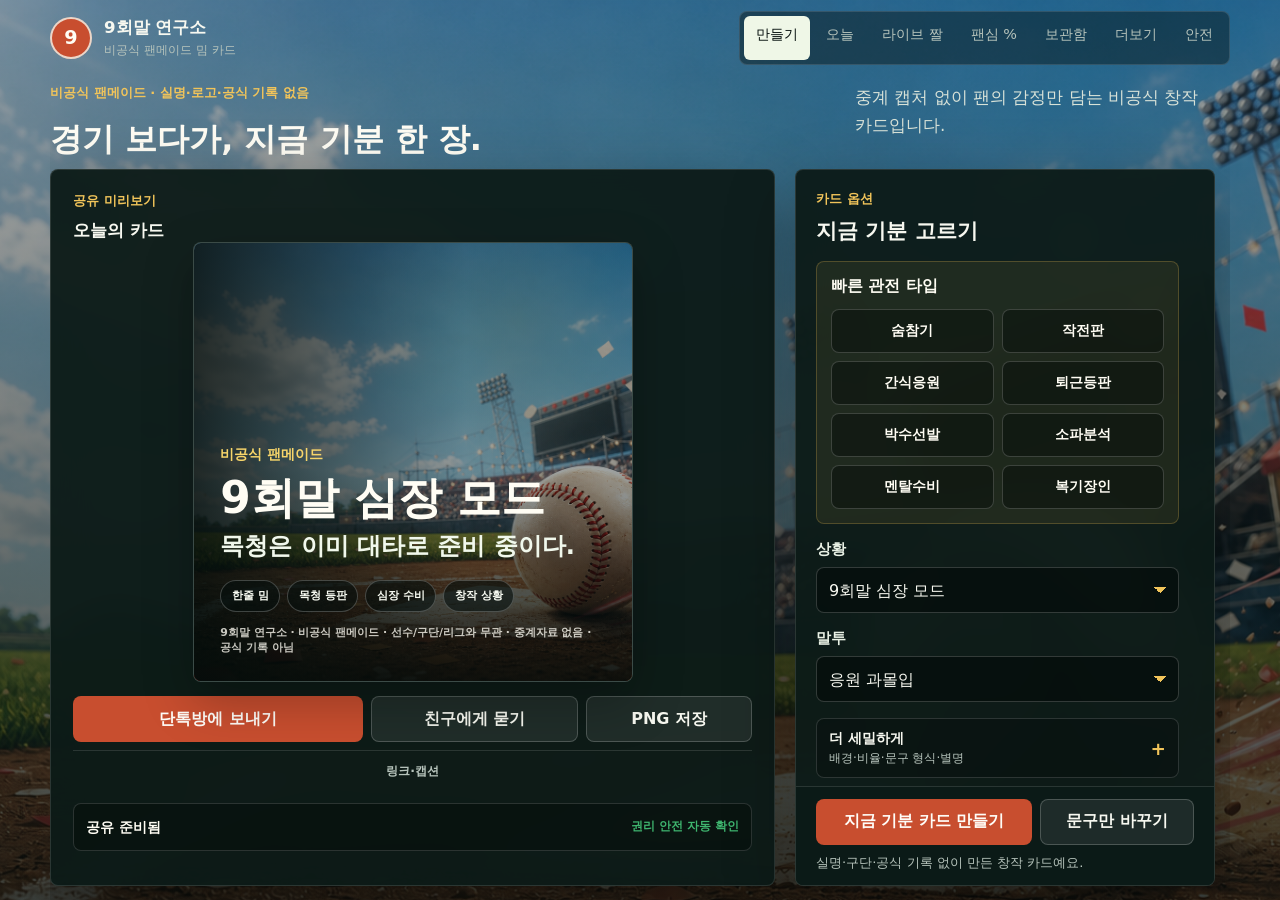
==== commit 51401ad1: "Add interaction QA and sync card navigation" ====
--- a/index.html
+++ b/index.html
@@ -16,8 +16,8 @@
     <link rel="canonical" href="https://ninth-lab.kji940428.chatgpt.site/" />
     <link rel="manifest" href="manifest.webmanifest" />
     <link rel="icon" href="assets/app-icon.svg" type="image/svg+xml" />
-    <script src="time-scene.js?v=46"></script>
-    <link rel="stylesheet" href="styles.css?v=46" />
+    <script src="time-scene.js?v=47"></script>
+    <link rel="stylesheet" href="styles.css?v=47" />
   </head>
   <body>
     <div class="page-shell">
@@ -703,6 +703,6 @@
 
     <div class="toast" id="toast" role="status" aria-live="polite"></div>
 
-    <script src="app.js?v=46"></script>
+    <script src="app.js?v=47"></script>
   </body>
 </html>
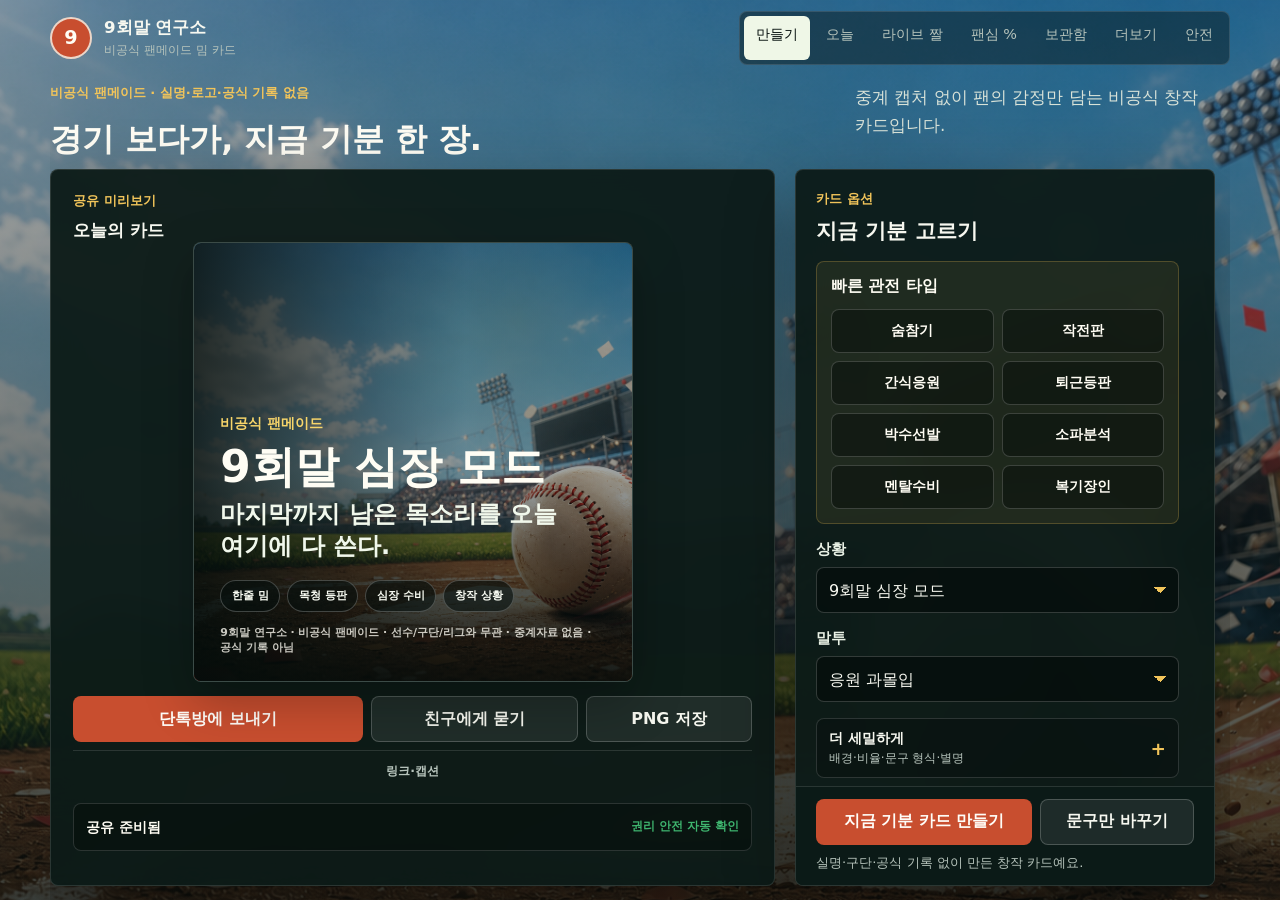
==== commit 23a8addc: "Fix mobile share access and clipboard feedback" ====
--- a/index.html
+++ b/index.html
@@ -16,8 +16,8 @@
     <link rel="canonical" href="https://ninth-lab.kji940428.chatgpt.site/" />
     <link rel="manifest" href="manifest.webmanifest" />
     <link rel="icon" href="assets/app-icon.svg" type="image/svg+xml" />
-    <script src="time-scene.js?v=47"></script>
-    <link rel="stylesheet" href="styles.css?v=47" />
+    <script src="time-scene.js?v=48"></script>
+    <link rel="stylesheet" href="styles.css?v=48" />
   </head>
   <body>
     <div class="page-shell">
@@ -703,6 +703,6 @@
 
     <div class="toast" id="toast" role="status" aria-live="polite"></div>
 
-    <script src="app.js?v=47"></script>
+    <script src="app.js?v=48"></script>
   </body>
 </html>
--- a/styles.css
+++ b/styles.css
@@ -2970,7 +2970,20 @@
   }
 
   .app-shell-ready .preview-more {
-    display: none;
+    position: relative;
+  }
+
+  .app-shell-ready .preview-more[open] .preview-more-actions {
+    position: absolute;
+    right: 0;
+    bottom: calc(100% + 6px);
+    left: 0;
+    z-index: 4;
+    border: 1px solid var(--line);
+    border-radius: 8px;
+    background: rgba(6, 16, 13, 0.98);
+    padding: 8px;
+    box-shadow: 0 14px 30px rgba(0, 0, 0, 0.34);
   }
 }
 
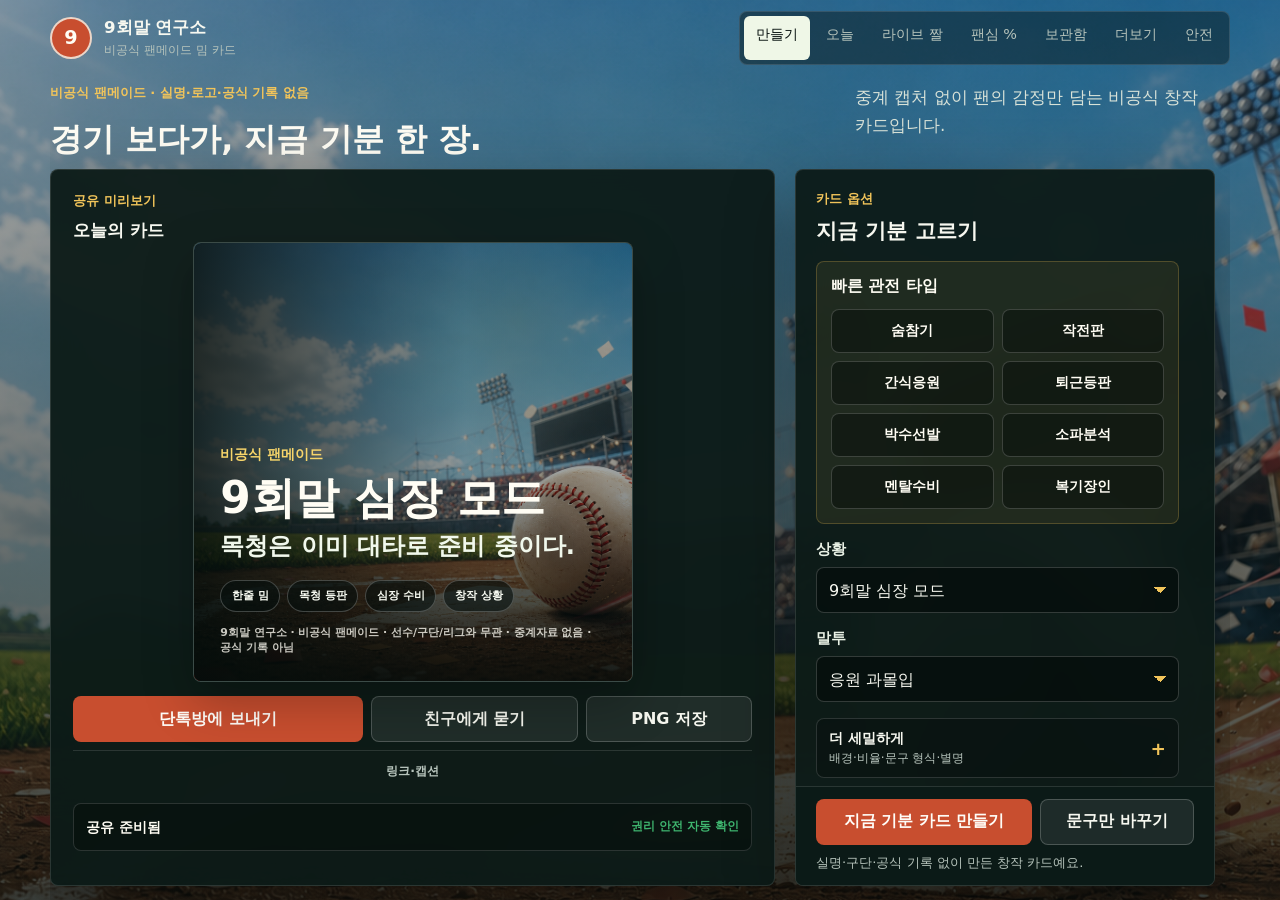
==== commit 3fa6264c: "Stabilize mobile share panel and history undo" ====
--- a/index.html
+++ b/index.html
@@ -16,8 +16,8 @@
     <link rel="canonical" href="https://ninth-lab.kji940428.chatgpt.site/" />
     <link rel="manifest" href="manifest.webmanifest" />
     <link rel="icon" href="assets/app-icon.svg" type="image/svg+xml" />
-    <script src="time-scene.js?v=48"></script>
-    <link rel="stylesheet" href="styles.css?v=48" />
+    <script src="time-scene.js?v=49"></script>
+    <link rel="stylesheet" href="styles.css?v=49" />
   </head>
   <body>
     <div class="page-shell">
@@ -703,6 +703,6 @@
 
     <div class="toast" id="toast" role="status" aria-live="polite"></div>
 
-    <script src="app.js?v=48"></script>
+    <script src="app.js?v=49"></script>
   </body>
 </html>
--- a/styles.css
+++ b/styles.css
@@ -2813,7 +2813,8 @@
   .app-shell-ready .preview-panel {
     grid-template-rows: minmax(0, 1fr) auto auto;
     align-content: stretch;
-    overflow: hidden;
+    overflow-x: hidden;
+    overflow-y: auto;
     padding: 12px;
   }
 
@@ -2969,21 +2970,8 @@
     display: none;
   }
 
-  .app-shell-ready .preview-more {
-    position: relative;
-  }
-
-  .app-shell-ready .preview-more[open] .preview-more-actions {
-    position: absolute;
-    right: 0;
-    bottom: calc(100% + 6px);
-    left: 0;
-    z-index: 4;
-    border: 1px solid var(--line);
-    border-radius: 8px;
-    background: rgba(6, 16, 13, 0.98);
-    padding: 8px;
-    box-shadow: 0 14px 30px rgba(0, 0, 0, 0.34);
+  .app-shell-ready .card-stage {
+    min-height: 280px;
   }
 }
 
